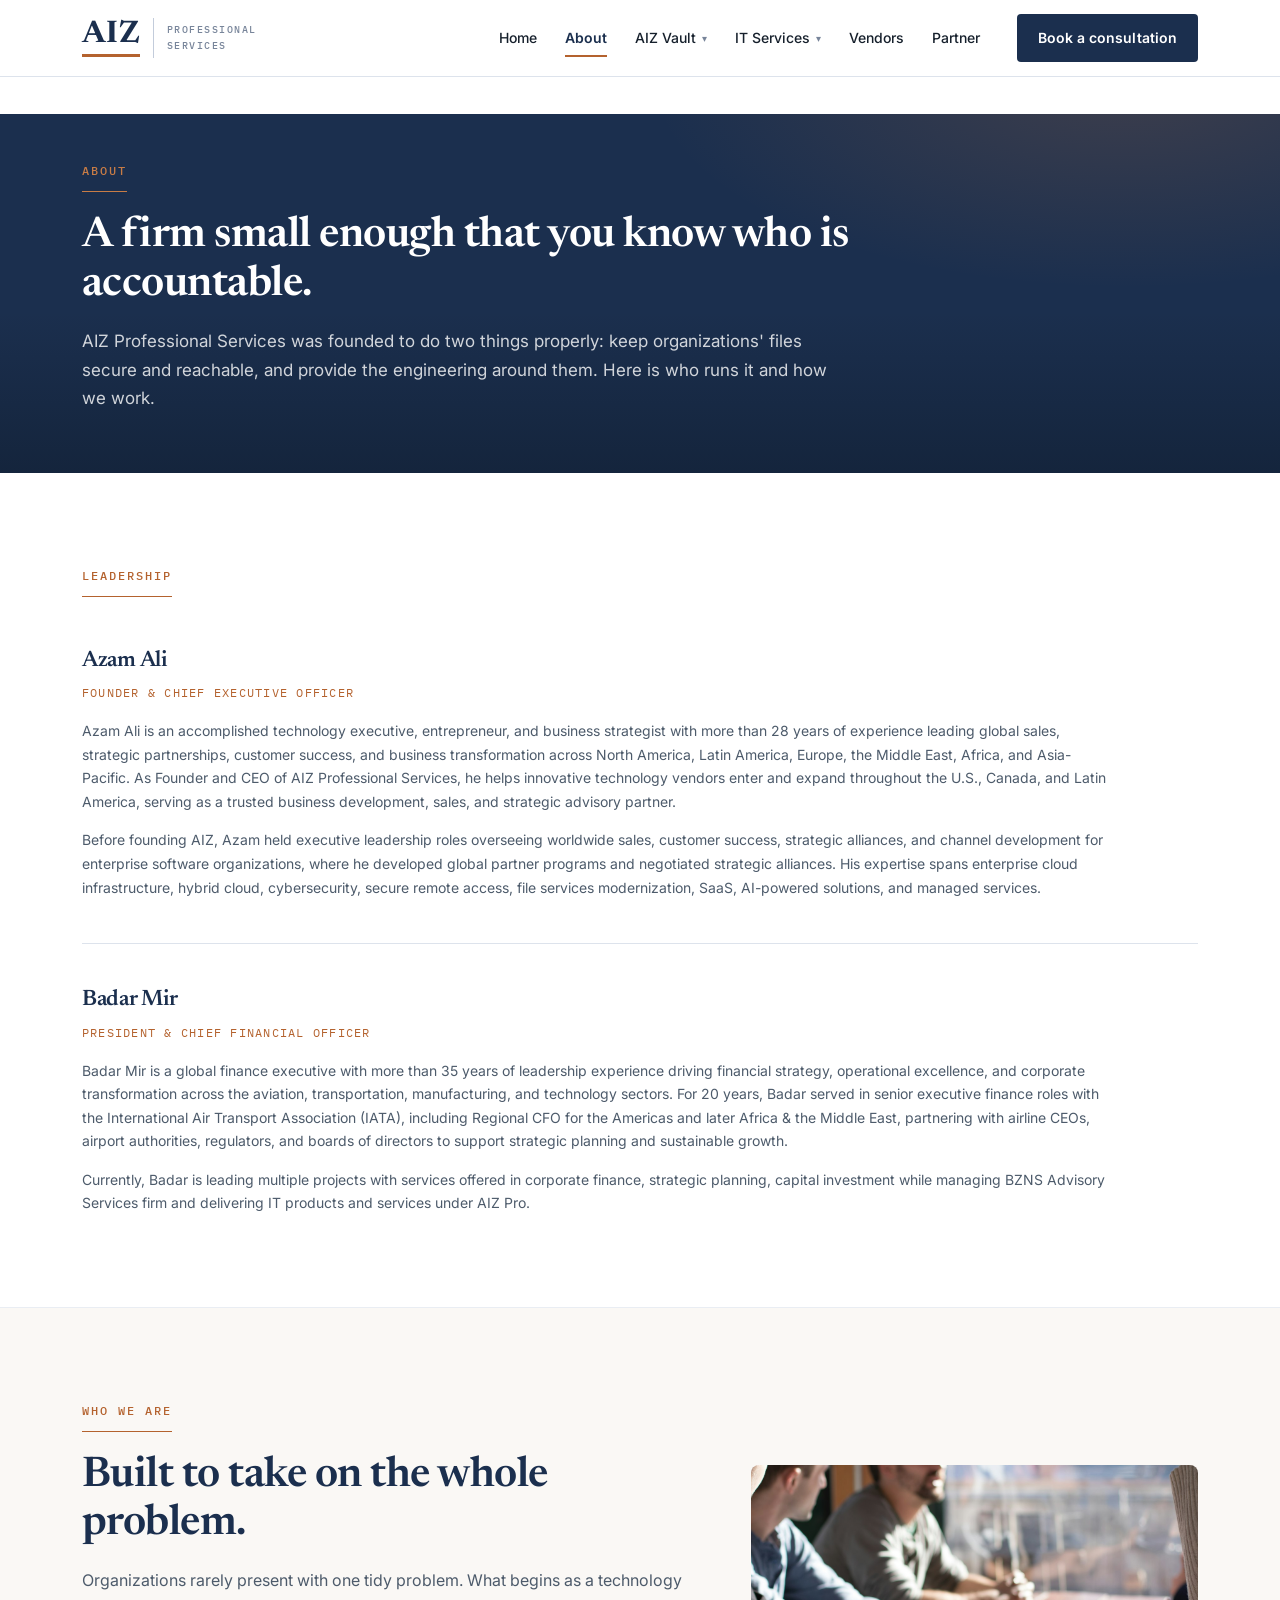
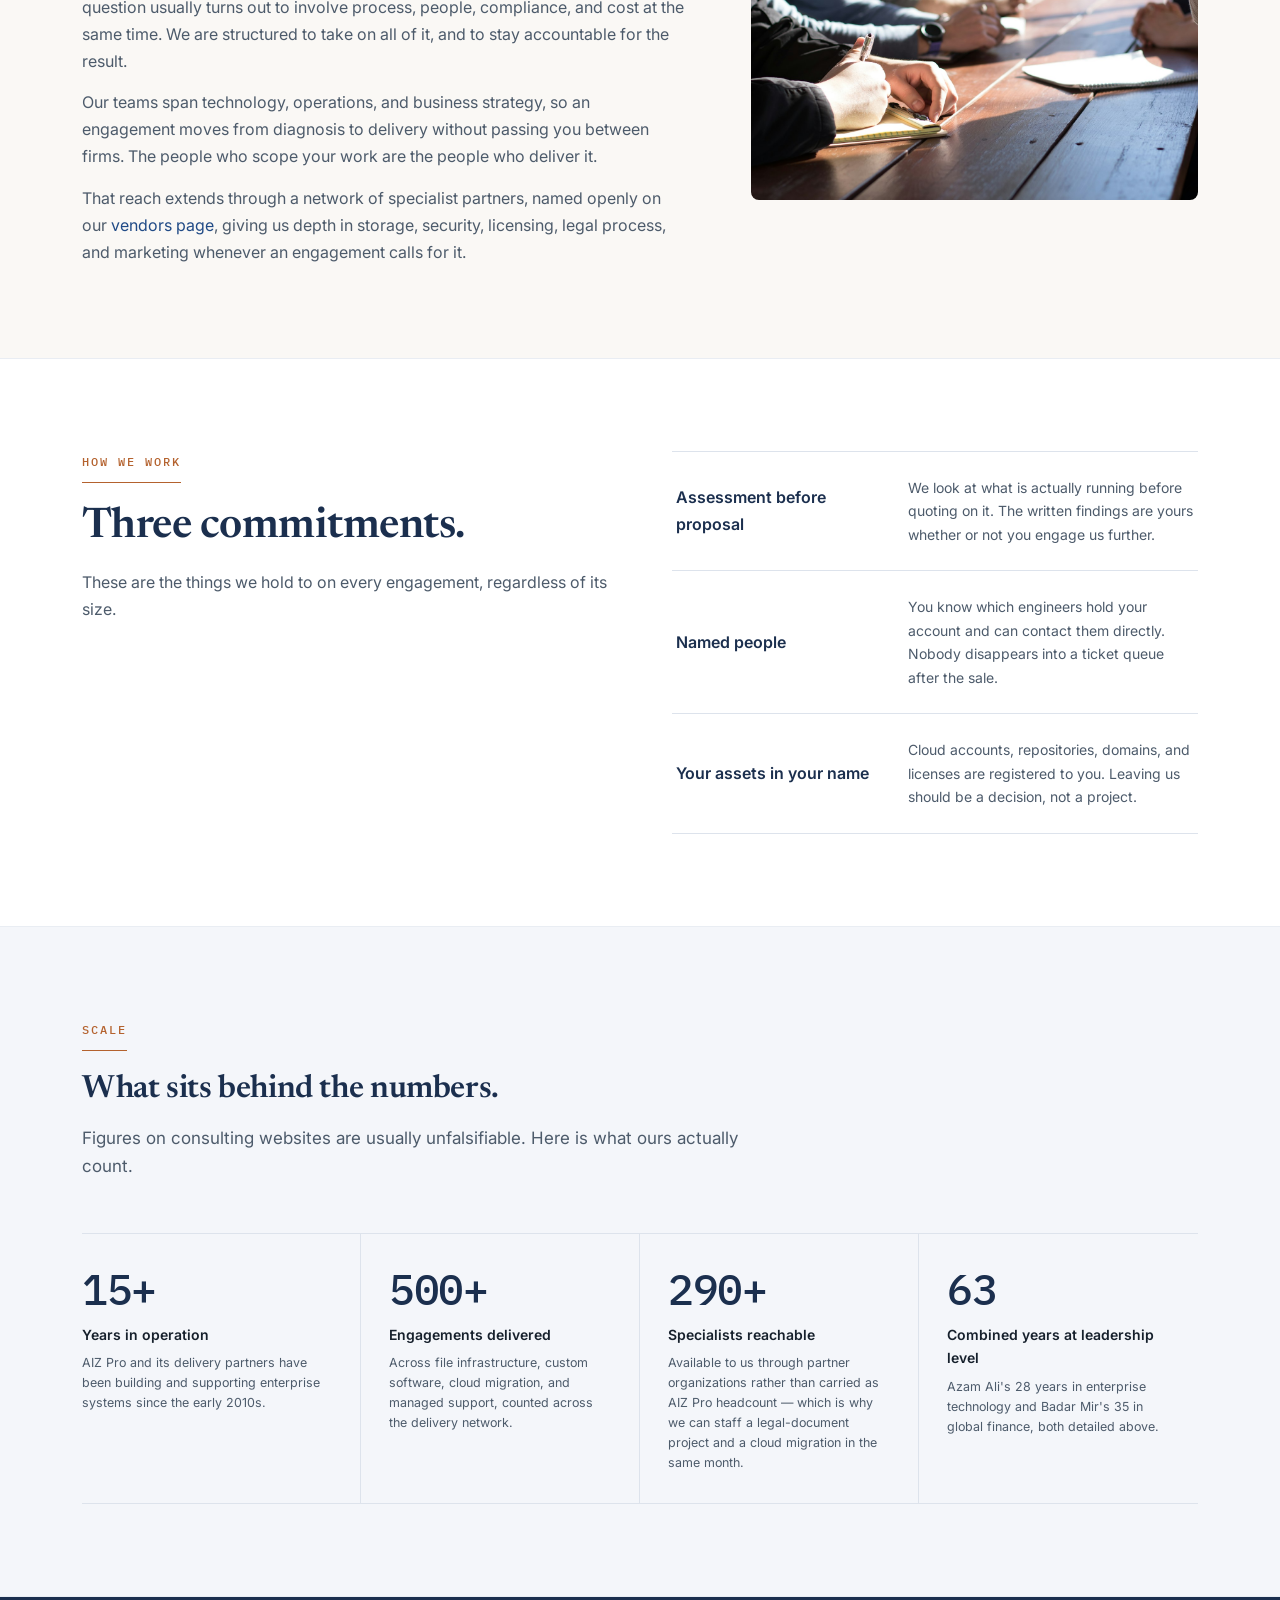
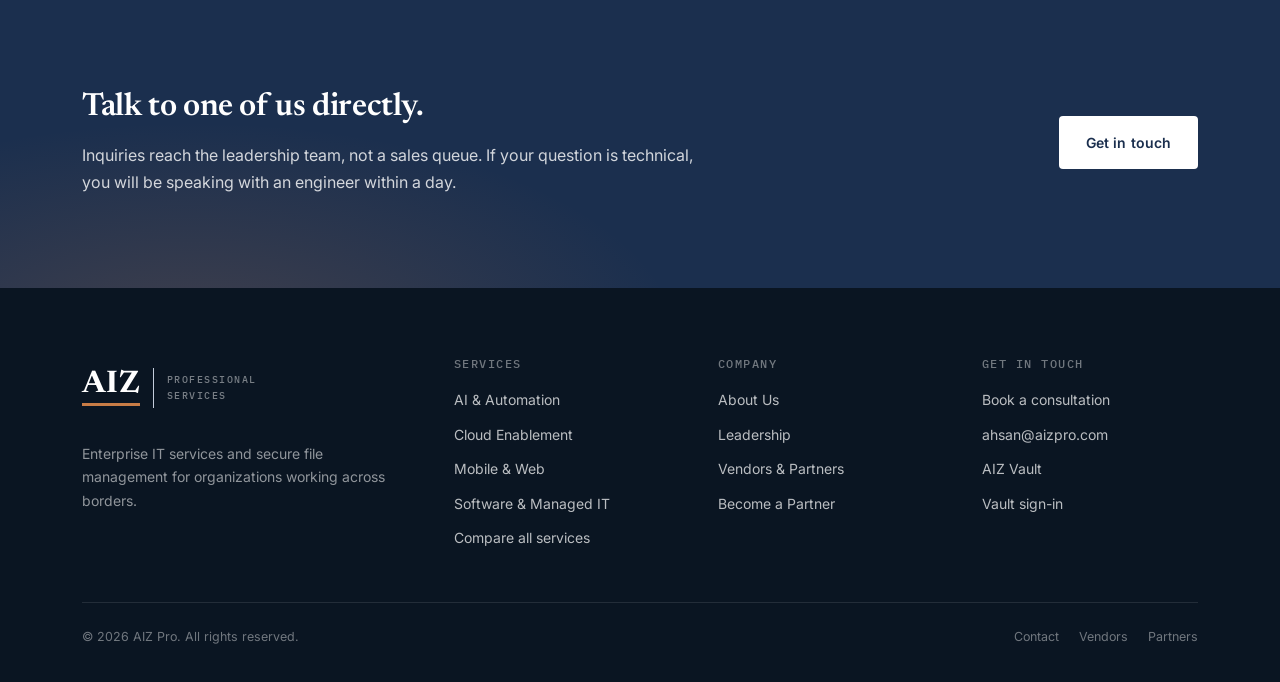
==== about.html @ 38c0d8a6 "Redesign site: new design system, restructured pages, US English Rebuild of the AIZ Pro marketing si" ====
<!DOCTYPE html>
<html lang="en">
<head>
<meta charset="UTF-8">
<meta name="viewport" content="width=device-width, initial-scale=1.0">
<title>About AIZ Pro — Who You Would Actually Work With</title>
<meta name="description" content="AIZ Professional Services brings enterprise IT and secure file management under one partner. Meet the leadership, and see how we work and what we will not do.">
<meta property="og:type" content="website">
<meta property="og:title" content="About AIZ Pro — Who You Would Actually Work With">
<meta property="og:description" content="Enterprise IT and secure file management under one partner. Meet the leadership and how we work.">
<meta property="og:url" content="https://aizpro.com/about.html">
<meta property="og:image" content="https://aizpro.com/images/aiz-logo-social.jpg">
<meta name="twitter:card" content="summary">
<meta name="twitter:title" content="About AIZ Pro — Who You Would Actually Work With">
<meta name="twitter:description" content="Enterprise IT and secure file management under one partner. Meet the leadership and how we work.">
<link rel="canonical" href="https://aizpro.com/about.html">
<link rel="icon" type="image/svg+xml" href="images/favicon.svg">
<link rel="preconnect" href="https://fonts.googleapis.com">
<link rel="preconnect" href="https://fonts.gstatic.com" crossorigin>
<link rel="stylesheet" href="https://fonts.googleapis.com/css2?family=Inter:wght@400;500;600;700&family=Newsreader:opsz,wght@6..72,400;6..72,500;6..72,600;6..72,700&family=IBM+Plex+Mono:wght@400;500&display=swap">
<link rel="stylesheet" href="css/style.css">
</head>
<body>
<a class="skip-link" href="#main">Skip to content</a>
<header class="site-header">
  <nav class="nav-wrap" aria-label="Primary">
    <a href="index.html" class="logo" aria-label="AIZ Professional Services &#8212; Home">
      <span class="logo-mark">AIZ</span>
      <span class="logo-rule"></span>
      <span class="logo-text"><span>Professional</span><span>Services</span></span>
    </a>
    <ul class="nav-links" id="primary-nav">
      <li><a href="index.html">Home</a></li>
      <li><a href="about.html" aria-current="page">About</a></li>
      <li class="has-dropdown">
        <a href="products.html" aria-expanded="false">AIZ Vault <span class="caret" aria-hidden="true">&#9662;</span></a>
        <ul class="dropdown">
          <li><a href="products.html">Overview</a></li>
        </ul>
      </li>
      <li class="has-dropdown">
        <a href="it-services.html" aria-expanded="false">IT Services <span class="caret" aria-hidden="true">&#9662;</span></a>
        <div class="dropdown mega">
          <div class="mega-grid">
            <a href="ai-development-automation.html">
              <span class="mega-title">AI Development &amp; Automation</span>
              <span class="mega-desc">Document processing, workflow automation, and models trained on your own data.</span>
            </a>
            <a href="cloud-enablement.html">
              <span class="mega-title">Cloud Enablement</span>
              <span class="mega-desc">Assessment, migration, and ongoing management across Azure, AWS, and Google Cloud.</span>
            </a>
            <a href="mobile-web-development.html">
              <span class="mega-title">Mobile &amp; Web Development</span>
              <span class="mega-desc">iOS, Android, and web builds with accessibility and performance budgets set up front.</span>
            </a>
            <a href="custom-software-managed-it.html">
              <span class="mega-title">Custom Software &amp; Managed IT</span>
              <span class="mega-desc">Line-of-business systems, plus a service desk with published response targets.</span>
            </a>
            <div class="mega-foot">
              <p>Not sure which fits? Compare all four side by side.</p>
              <a class="btn btn-secondary" href="it-services.html">Compare services</a>
            </div>
          </div>
        </div>
      </li>
      <li><a href="vendors.html">Vendors</a></li>
      <li><a href="become-a-partner.html">Partner</a></li>
    </ul>
    <div class="nav-cta">
      <a class="btn btn-primary" href="contact.html">Book a consultation</a>
      <button class="nav-toggle" aria-label="Toggle menu" aria-controls="primary-nav" aria-expanded="false">
        <span></span><span></span><span></span>
      </button>
    </div>
  </nav>
</header>

<main id="main">
  <nav class="breadcrumb" aria-label="Breadcrumb">
    <div class="container">
      <ol>
      <li><a href="index.html">Home</a></li>
      <li aria-current="page">About Us</li>
      </ol>
    </div>
  </nav>

  <section class="page-hero">
    <div class="container">
      <div class="page-hero-body">
        <span class="eyebrow">About</span>
        <h1>A firm small enough that you know who is accountable.</h1>
        <p>AIZ Professional Services was founded to do two things properly: keep organizations' files secure and reachable, and provide the engineering around them. Here is who runs it and how we work.</p>
      </div>
    </div>
  </section>

  <!-- Leadership first: real, named people are the strongest thing on this site -->
  <section id="leadership">
    <div class="container">
      <div class="section-header">
        <span class="eyebrow">Leadership</span>
      </div>

      <div class="leader" data-reveal>
        <div>
          <h2>Azam Ali</h2>
          <div class="title">Founder &amp; Chief Executive Officer</div>
          <p>Azam Ali is an accomplished technology executive, entrepreneur, and business strategist with more than 28 years of experience leading global sales, strategic partnerships, customer success, and business transformation across North America, Latin America, Europe, the Middle East, Africa, and Asia-Pacific. As Founder and CEO of AIZ Professional Services, he helps innovative technology vendors enter and expand throughout the U.S., Canada, and Latin America, serving as a trusted business development, sales, and strategic advisory partner.</p>
          <p>Before founding AIZ, Azam held executive leadership roles overseeing worldwide sales, customer success, strategic alliances, and channel development for enterprise software organizations, where he developed global partner programs and negotiated strategic alliances. His expertise spans enterprise cloud infrastructure, hybrid cloud, cybersecurity, secure remote access, file services modernization, SaaS, AI-powered solutions, and managed services.</p>
        </div>
      </div>

      <hr class="rule">

      <div class="leader" data-reveal>
        <div>
          <h2>Badar Mir</h2>
          <div class="title">President &amp; Chief Financial Officer</div>
          <p>Badar Mir is a global finance executive with more than 35 years of leadership experience driving financial strategy, operational excellence, and corporate transformation across the aviation, transportation, manufacturing, and technology sectors. For 20 years, Badar served in senior executive finance roles with the International Air Transport Association (IATA), including Regional CFO for the Americas and later Africa &amp; the Middle East, partnering with airline CEOs, airport authorities, regulators, and boards of directors to support strategic planning and sustainable growth.</p>
          <p>Currently, Badar is leading multiple projects with services offered in corporate finance, strategic planning, capital investment while managing BZNS Advisory Services firm and delivering IT products and services under AIZ Pro.</p>
        </div>
      </div>
    </div>
  </section>

  <section class="section-alt">
    <div class="container">
      <div class="split split-wide">
        <div>
          <span class="eyebrow">Who we are</span>
          <h2 class="h-lg">Built to take on the whole problem.</h2>
          <p>Organizations rarely present with one tidy problem. What begins as a technology question usually turns out to involve process, people, compliance, and cost at the same time. We are structured to take on all of it, and to stay accountable for the result.</p>
          <p>Our teams span technology, operations, and business strategy, so an engagement moves from diagnosis to delivery without passing you between firms. The people who scope your work are the people who deliver it.</p>
          <p>That reach extends through a network of specialist partners, named openly on our <a href="vendors.html">vendors page</a>, giving us depth in storage, security, licensing, legal process, and marketing whenever an engagement calls for it.</p>
        </div>
        <div>
          <div class="photo-frame">
            <img src="images/about-meeting.jpg" alt="A working session around a conference table" width="800" height="600" loading="lazy" decoding="async">
          </div>
        </div>
      </div>
    </div>
  </section>

  <section>
    <div class="container">
      <div class="split align-start">
        <div>
          <span class="eyebrow">How we work</span>
          <h2 class="h-lg">Three commitments.</h2>
          <p>These are the things we hold to on every engagement, regardless of its size.</p>
        </div>
        <dl class="def-list" data-reveal>
          <div>
            <dt>Assessment before proposal</dt>
            <dd>We look at what is actually running before quoting on it. The written findings are yours whether or not you engage us further.</dd>
          </div>
          <div>
            <dt>Named people</dt>
            <dd>You know which engineers hold your account and can contact them directly. Nobody disappears into a ticket queue after the sale.</dd>
          </div>
          <div>
            <dt>Your assets in your name</dt>
            <dd>Cloud accounts, repositories, domains, and licenses are registered to you. Leaving us should be a decision, not a project.</dd>
          </div>
        </dl>
      </div>
    </div>
  </section>

  <section class="section-cool">
    <div class="container">
      <div class="section-header">
        <span class="eyebrow">Scale</span>
        <h2>What sits behind the numbers.</h2>
        <p>Figures on consulting websites are usually unfalsifiable. Here is what ours actually count.</p>
      </div>
      <div class="stat-band">
        <div class="stat" data-reveal>
          <div class="num" data-count="15" data-suffix="+">15+</div>
          <div class="label">Years in operation</div>
          <p>AIZ Pro and its delivery partners have been building and supporting enterprise systems since the early 2010s.</p>
        </div>
        <div class="stat" data-reveal data-delay="1">
          <div class="num" data-count="500" data-suffix="+">500+</div>
          <div class="label">Engagements delivered</div>
          <p>Across file infrastructure, custom software, cloud migration, and managed support, counted across the delivery network.</p>
        </div>
        <div class="stat" data-reveal data-delay="2">
          <div class="num" data-count="290" data-suffix="+">290+</div>
          <div class="label">Specialists reachable</div>
          <p>Available to us through partner organizations rather than carried as AIZ Pro headcount &#8212; which is why we can staff a legal-document project and a cloud migration in the same month.</p>
        </div>
        <div class="stat" data-reveal data-delay="3">
          <div class="num">63</div>
          <div class="label">Combined years at leadership level</div>
          <p>Azam Ali's 28 years in enterprise technology and Badar Mir's 35 in global finance, both detailed above.</p>
        </div>
      </div>
    </div>
  </section>

  <section class="cta-band">
    <div class="container on-dark">
      <div class="cta-inner">
        <div>
          <h2>Talk to one of us directly.</h2>
          <p>Inquiries reach the leadership team, not a sales queue. If your question is technical, you will be speaking with an engineer within a day.</p>
        </div>
        <div class="btn-row">
          <a class="btn btn-primary" href="contact.html">Get in touch</a>
        </div>
      </div>
    </div>
  </section>

</main>

<footer class="site-footer">
  <div class="container">
    <div class="footer-top">
      <div class="footer-brand">
        <span class="logo" aria-hidden="true">
          <span class="logo-mark">AIZ</span>
          <span class="logo-rule"></span>
          <span class="logo-text"><span>Professional</span><span>Services</span></span>
        </span>
        <p class="footer-blurb">Enterprise IT services and secure file management for organizations working across borders.</p>
      </div>
      <div class="footer-col">
        <h2>Services</h2>
        <ul>
          <li><a href="ai-development-automation.html">AI &amp; Automation</a></li>
          <li><a href="cloud-enablement.html">Cloud Enablement</a></li>
          <li><a href="mobile-web-development.html">Mobile &amp; Web</a></li>
          <li><a href="custom-software-managed-it.html">Software &amp; Managed IT</a></li>
          <li><a href="it-services.html">Compare all services</a></li>
        </ul>
      </div>
      <div class="footer-col">
        <h2>Company</h2>
        <ul>
          <li><a href="about.html">About Us</a></li>
          <li><a href="about.html#leadership">Leadership</a></li>
          <li><a href="vendors.html">Vendors &amp; Partners</a></li>
          <li><a href="become-a-partner.html">Become a Partner</a></li>
        </ul>
      </div>
      <div class="footer-col">
        <h2>Get in touch</h2>
        <ul>
          <li><a href="contact.html">Book a consultation</a></li>
          <li><a href="mailto:ahsan@aizpro.com">ahsan@aizpro.com</a></li>
          <li><a href="products.html">AIZ Vault</a></li>
          <li><a href="https://portal.aizvault.com" target="_blank" rel="noopener">Vault sign-in</a></li>
        </ul>
      </div>
    </div>
    <div class="footer-bottom">
      <div>&#169; 2026 AIZ Pro. All rights reserved.</div>
      <ul>
        <li><a href="contact.html">Contact</a></li>
        <li><a href="vendors.html">Vendors</a></li>
        <li><a href="become-a-partner.html">Partners</a></li>
      </ul>
    </div>
  </div>
</footer>
<script src="js/main.js"></script>
</body>
</html>
---- css/style.css ----
/* ============================================================
   AIZ Pro — css/style.css
   ------------------------------------------------------------
   Type    Newsreader (display) · Inter (body) · IBM Plex Mono (labels)
   Colour  Navy #1b2f4e anchor · copper accent · warm paper alt
   Notes   Tokens are named by role, not by hue. Radii stay tight
           (2-4px on cards) — soft 14px corners everywhere is the
           single most template-looking thing a site can do.
   ============================================================ */

:root {
  /* --- brand ------------------------------------------------ */
  --navy-950: #0a1522;
  --navy-900: #11223a;
  --navy-800: #1b2f4e;   /* anchor */
  --navy-700: #26405f;
  --navy-600: #35506f;

  --copper-700: #96501f;
  --copper-600: #b4622e;
  --copper-500: #c87c46;
  --copper-100: #f6ece3;

  --blue-700: #204a86;
  --blue-600: #2b5ca8;
  --blue-100: #e5edf8;

  /* --- neutrals --------------------------------------------- */
  --ink:        #16202c;
  --ink-soft:   #4d5b6b;
  --ink-faint:  #78859a;
  --line:       #dde3ec;
  --line-soft:  #e9edf3;
  --line-strong:#c3ccdb;
  --paper:      #ffffff;
  --paper-cool: #f4f6fa;
  --paper-warm: #faf8f5;   /* warm alt — breaks the cold blue-grey default */

  /* --- roles ------------------------------------------------ */
  --action-primary:       var(--navy-800);
  --action-primary-hover: var(--navy-950);
  --action-accent:        var(--copper-600);
  --action-accent-hover:  var(--copper-700);
  --link:                 var(--blue-700);
  --focus:                var(--copper-600);

  /* --- type ------------------------------------------------- */
  --font-display: "Newsreader", Georgia, "Times New Roman", serif;
  --font-body: "Inter", -apple-system, "Segoe UI", Helvetica, sans-serif;
  --font-mono: "IBM Plex Mono", ui-monospace, "SF Mono", Menlo, monospace;

  --fs-xs:   0.78rem;
  --fs-sm:   0.875rem;
  --fs-base: 1rem;
  --fs-md:   1.0625rem;
  --fs-lg:   1.1875rem;
  --fs-xl:   1.4rem;
  --fs-2xl:  clamp(1.65rem, 2.5vw, 2.05rem);
  --fs-3xl:  clamp(2rem, 3.3vw, 2.8rem);
  --fs-4xl:  clamp(2.5rem, 5vw, 4rem);

  /* --- space & shape ---------------------------------------- */
  --r-xs: 2px;
  --r-sm: 4px;
  --r-md: 8px;
  --r-lg: 16px;

  --sp-tight: 60px;
  --sp-base:  92px;
  --sp-loose: 124px;

  --maxw: 1180px;
  --maxw-narrow: 720px;
  --header-h: 76px;
}

* { margin: 0; padding: 0; box-sizing: border-box; }
html { scroll-behavior: smooth; scroll-padding-top: calc(var(--header-h) + 60px); }

body {
  font-family: var(--font-body);
  color: var(--ink);
  background: var(--paper);
  line-height: 1.68;
  font-size: var(--fs-base);
  -webkit-font-smoothing: antialiased;
  text-rendering: optimizeLegibility;
}

img, svg { max-width: 100%; display: block; }
a { color: var(--link); text-decoration: none; }
:focus-visible { outline: 2px solid var(--focus); outline-offset: 3px; border-radius: var(--r-xs); }

.container { max-width: var(--maxw); margin: 0 auto; padding: 0 32px; }
.container-narrow { max-width: var(--maxw-narrow); margin: 0 auto; padding: 0 32px; }

/* ---------- typography ------------------------------------- */
h1, h2, h3, h4 {
  font-family: var(--font-display);
  color: var(--navy-800);
  font-weight: 600;
  line-height: 1.15;
  letter-spacing: -0.012em;
  font-optical-sizing: auto;
}
h1 { font-size: var(--fs-3xl); }
h2 { font-size: var(--fs-2xl); }
h3 { font-size: var(--fs-lg); }
.h-hero { font-size: var(--fs-4xl); line-height: 1.06; letter-spacing: -0.022em; }
.h-lg   { font-size: var(--fs-3xl); }
.h-md   { font-size: var(--fs-xl); }

p { color: var(--ink-soft); }
p + p { margin-top: 15px; }
h1 + p, h2 + p, h3 + p, .h-lg + p, .h-hero + p { margin-top: 18px; }
.lede { font-size: var(--fs-lg); line-height: 1.6; color: var(--ink-soft); }

/* Mono kicker over a hairline rule — replaces the rounded pill eyebrow */
.eyebrow {
  display: block;
  font-family: var(--font-mono);
  font-size: var(--fs-xs);
  font-weight: 500;
  letter-spacing: 0.16em;
  text-transform: uppercase;
  color: var(--copper-600);
  margin-bottom: 20px;
  padding-bottom: 10px;
  border-bottom: 1px solid currentColor;
  width: fit-content;
  max-width: 100%;
}

.section-header { max-width: 660px; margin-bottom: 52px; }
.section-header.centered { margin-left: auto; margin-right: auto; text-align: center; }
.section-header.centered .eyebrow { margin-left: auto; margin-right: auto; }
.section-header p { margin-top: 16px; font-size: var(--fs-md); }

/* ---------- buttons ---------------------------------------- */
.btn {
  display: inline-flex;
  align-items: center;
  gap: 9px;
  padding: 14px 26px;
  border-radius: var(--r-sm);
  font-family: var(--font-body);
  font-weight: 600;
  font-size: var(--fs-sm);
  letter-spacing: 0.005em;
  border: 1px solid transparent;
  cursor: pointer;
  transition: background .18s ease, color .18s ease, border-color .18s ease, transform .18s ease;
}
.btn svg { width: 16px; height: 16px; transition: transform .18s ease; }
.btn:hover svg { transform: translateX(3px); }

.btn-primary { background: var(--action-primary); color: #fff; }
.btn-primary:hover { background: var(--action-primary-hover); }


.btn-secondary { background: transparent; color: var(--navy-800); border-color: var(--line-strong); }
.btn-secondary:hover { border-color: var(--navy-800); background: var(--paper-cool); }

.btn-ghost {
  background: none; border: none; padding: 0;
  color: var(--link); font-weight: 600; font-size: var(--fs-sm);
}
.btn-ghost:hover { color: var(--copper-600); }

.btn-row { display: flex; flex-wrap: wrap; gap: 14px; margin-top: 30px; }

/* on dark grounds */
.on-dark .btn-primary { background: #fff; color: var(--navy-800); }
.on-dark .btn-primary:hover { background: var(--copper-100); }
.on-dark .btn-secondary { color: #fff; border-color: rgba(255,255,255,.35); }
.on-dark .btn-secondary:hover { border-color: #fff; background: rgba(255,255,255,.08); }

/* ---------- header ----------------------------------------- */
.site-header {
  position: sticky; top: 0; z-index: 200;
  background: rgba(255,255,255,.94);
  backdrop-filter: blur(12px);
  border-bottom: 1px solid var(--line);
}
.nav-wrap {
  display: flex; align-items: center; gap: 24px;
  max-width: var(--maxw); margin: 0 auto; padding: 0 32px;
  min-height: var(--header-h);
}
.logo { flex-shrink: 0; display: flex; align-items: center; gap: 13px; padding: 12px 0; }
.logo-mark {
  font-family: var(--font-display); font-weight: 700; font-size: 1.95rem;
  line-height: 1; color: var(--navy-800); letter-spacing: .01em;
  border-bottom: 3px solid var(--copper-600); padding-bottom: 3px;
}
.logo-rule { width: 1px; height: 40px; background: var(--line-strong); }
.logo-text {
  display: flex; flex-direction: column;
  font-family: var(--font-mono); font-size: .62rem; font-weight: 500;
  letter-spacing: .15em; text-transform: uppercase;
  color: var(--ink-faint); line-height: 1.6; white-space: nowrap;
}

.nav-links { display: flex; align-items: center; gap: 2px; list-style: none; margin-left: auto; }
.nav-links > li { position: relative; }
.nav-links > li > a {
  display: flex; align-items: center; gap: 6px;
  padding: 10px 13px; color: var(--ink);
  font-weight: 500; font-size: var(--fs-sm);
  border-radius: var(--r-sm); position: relative;
  white-space: nowrap;
}
.nav-links > li > a::after {
  content: ""; position: absolute; left: 13px; right: 13px; bottom: 3px;
  height: 2px; background: var(--copper-600);
  transform: scaleX(0); transform-origin: left; transition: transform .2s ease;
}
.nav-links > li > a:hover::after { transform: scaleX(1); }
.nav-links > li > a[aria-current="page"] { color: var(--navy-800); font-weight: 600; }
.nav-links > li > a[aria-current="page"]::after { transform: scaleX(1); }
.caret { font-size: .62rem; color: var(--ink-faint); transition: transform .18s ease; }
.has-dropdown.open > a .caret { transform: rotate(180deg); }

.dropdown {
  position: absolute; top: calc(100% + 6px); left: 0;
  min-width: 260px; background: #fff;
  border: 1px solid var(--line); border-top: 2px solid var(--copper-600);
  border-radius: var(--r-sm);
  box-shadow: 0 18px 44px rgba(11,21,34,.14);
  padding: 8px; list-style: none;
  opacity: 0; visibility: hidden; transform: translateY(6px);
  transition: opacity .16s ease, transform .16s ease, visibility .16s;
}
.has-dropdown:hover > .dropdown,
.has-dropdown:focus-within > .dropdown,
.has-dropdown.open > .dropdown { opacity: 1; visibility: visible; transform: translateY(0); }
.dropdown a { display: block; padding: 10px 13px; font-size: var(--fs-sm); color: var(--ink); border-radius: var(--r-xs); }
.dropdown a:hover { background: var(--paper-cool); color: var(--navy-800); }

/* mega-menu (IT Services) */
.mega { width: min(760px, calc(100vw - 64px)); padding: 26px; left: 50%; transform: translate(-50%, 6px); }
.has-dropdown:hover > .mega,
.has-dropdown:focus-within > .mega,
.has-dropdown.open > .mega { transform: translate(-50%, 0); }
.mega-grid { display: grid; grid-template-columns: 1fr 1fr; gap: 4px 20px; }
.mega a {
  display: block; padding: 14px 15px; border-radius: var(--r-sm);
  border: 1px solid transparent;
}
.mega a:hover { background: var(--paper-cool); border-color: var(--line); }
.mega .mega-title { font-weight: 600; font-size: var(--fs-sm); color: var(--navy-800); margin-bottom: 3px; }
.mega .mega-desc { font-size: var(--fs-xs); color: var(--ink-soft); line-height: 1.5; }
.mega-foot {
  grid-column: 1 / -1; margin-top: 14px; padding-top: 16px;
  border-top: 1px solid var(--line); display: flex; justify-content: space-between; align-items: center; gap: 16px;
}
.mega-foot p { font-size: var(--fs-xs); margin: 0; }

.nav-cta { display: flex; align-items: center; gap: 10px; flex-shrink: 0; }
.nav-cta .btn { padding: 11px 20px; }

.nav-toggle {
  display: none; background: none; border: none; cursor: pointer;
  width: 44px; height: 44px; flex-direction: column;
  align-items: center; justify-content: center; gap: 5px;
}
.nav-toggle span { width: 22px; height: 2px; background: var(--navy-800); transition: transform .22s ease, opacity .22s ease; }
.nav-toggle[aria-expanded="true"] span:nth-child(1) { transform: translateY(7px) rotate(45deg); }
.nav-toggle[aria-expanded="true"] span:nth-child(2) { opacity: 0; }
.nav-toggle[aria-expanded="true"] span:nth-child(3) { transform: translateY(-7px) rotate(-45deg); }

@media (max-width: 1140px) {
  .logo-mark { font-size: 1.7rem; }
  .logo-rule { height: 36px; }
  .nav-toggle { display: flex; }
  .nav-cta .btn { display: none; }
  .nav-links {
    position: absolute; top: 100%; left: 0; right: 0;
    background: #fff; border-bottom: 1px solid var(--line);
    flex-direction: column; align-items: stretch;
    padding: 12px 20px 26px; gap: 0; display: none;
    max-height: calc(100vh - var(--header-h)); overflow-y: auto;
    box-shadow: 0 20px 40px rgba(11,21,34,.1);
  }
  .nav-links.open { display: flex; }
  .nav-links > li > a { width: 100%; padding: 14px 8px; justify-content: space-between; }
  .nav-links > li > a::after { display: none; }
  .dropdown, .mega {
    position: static; width: auto; opacity: 1; visibility: hidden;
    transform: none; display: none; box-shadow: none; border: none;
    border-left: 2px solid var(--copper-600); border-radius: 0;
    margin: 0 0 10px 10px; padding: 4px 0 4px 8px;
  }
  .has-dropdown:hover > .mega,
  .has-dropdown:focus-within > .mega,
  .has-dropdown.open > .mega { transform: none; }
  .has-dropdown.open > .dropdown { display: block; visibility: visible; }
  .has-dropdown:hover > .dropdown { visibility: inherit; }
  .mega-grid { grid-template-columns: 1fr; }
  .mega a { padding: 11px 10px; }
  .mega-foot { display: none; }
}

/* ---------- breadcrumb ------------------------------------- */
.breadcrumb { padding: 16px 0 0; }
.breadcrumb ol { list-style: none; display: flex; flex-wrap: wrap; align-items: center; gap: 8px; }
.breadcrumb li { display: flex; align-items: center; gap: 8px; font-family: var(--font-mono); font-size: var(--fs-xs); letter-spacing: .05em; }
.breadcrumb li:not(:last-child)::after { content: "/"; color: rgba(255,255,255,.35); }
.breadcrumb a { color: rgba(255,255,255,.62); }
.breadcrumb a:hover { color: #fff; }
.breadcrumb [aria-current="page"] { color: rgba(255,255,255,.9); }

/* ---------- sections & rhythm ------------------------------ */
main > section { padding: var(--sp-base) 0; }
section.tight  { padding: var(--sp-tight) 0; }
section.loose  { padding: var(--sp-loose) 0; }
.section-alt   { background: var(--paper-warm); border-top: 1px solid var(--line-soft); border-bottom: 1px solid var(--line-soft); }
.section-cool  { background: var(--paper-cool); border-top: 1px solid var(--line-soft); border-bottom: 1px solid var(--line-soft); }

/* ---------- home hero (editorial, no photo split) ---------- */
.home-hero {
  padding: clamp(70px, 9vw, 118px) 0 0;
  background:
    radial-gradient(900px 420px at 78% -20%, var(--copper-100), transparent 62%),
    linear-gradient(180deg, var(--paper-warm) 0%, var(--paper) 88%);
  border-bottom: 1px solid var(--line);
}
.home-hero-body { max-width: 900px; }
.home-hero .h-hero { max-width: 17ch; }
.home-hero .lede { max-width: 56ch; margin-top: 26px; }

.hero-meta {
  display: grid; grid-template-columns: repeat(3, 1fr); gap: 0;
  margin-top: clamp(56px, 7vw, 82px); border-top: 1px solid var(--line);
}
.hero-meta > div { padding: 24px 30px 30px 0; border-right: 1px solid var(--line); }
.hero-meta > div:last-child { border-right: none; }
.hero-meta dt {
  font-family: var(--font-mono); font-size: var(--fs-xs); font-weight: 500;
  letter-spacing: .12em; text-transform: uppercase; color: var(--copper-600); margin-bottom: 9px;
}
.hero-meta dd { font-size: var(--fs-sm); color: var(--ink-soft); line-height: 1.55; }
@media (max-width: 820px) {
  .hero-meta { grid-template-columns: 1fr; }
  .hero-meta > div { border-right: none; border-bottom: 1px solid var(--line); padding: 18px 0; }
  .hero-meta > div:last-child { border-bottom: none; }
}


/* ---------- page hero (interior pages) --------------------- */
.page-hero {
  background: var(--navy-800);
  padding: 0 0 var(--sp-tight) !important;
  position: relative;
  overflow: hidden;
}
.page-hero::after {
  content: ""; position: absolute; inset: 0;
  background:
    radial-gradient(680px 300px at 88% -10%, rgba(200,124,70,.20), transparent 70%),
    linear-gradient(180deg, transparent 55%, rgba(10,21,34,.4));
  pointer-events: none;
}
.page-hero .container { position: relative; z-index: 1; }
.page-hero-body { padding-top: 46px; max-width: 780px; }
.page-hero .eyebrow { color: var(--copper-500); }
.page-hero h1 { color: #fff; }
.page-hero p { color: rgba(255,255,255,.8); max-width: 44em; margin-top: 18px; font-size: var(--fs-md); }

/* ---------- sticky sub-nav --------------------------------- */
.subnav {
  position: sticky; top: var(--header-h); z-index: 150;
  background: rgba(255,255,255,.96);
  backdrop-filter: blur(10px);
  border-bottom: 1px solid var(--line);
}
.subnav-inner {
  max-width: var(--maxw); margin: 0 auto; padding: 0 32px;
  display: flex; align-items: center; gap: 4px;
  overflow-x: auto; scrollbar-width: none;
}
.subnav-inner::-webkit-scrollbar { display: none; }
.subnav a {
  padding: 16px 14px; font-size: var(--fs-sm); font-weight: 500;
  color: var(--ink-soft); white-space: nowrap;
  border-bottom: 2px solid transparent; transition: color .18s, border-color .18s;
}
.subnav a:hover { color: var(--navy-800); }
.subnav a.is-active { color: var(--navy-800); font-weight: 600; border-bottom-color: var(--copper-600); }
.subnav .subnav-cta { margin-left: auto; padding-left: 20px; }

/* ---------- grids ------------------------------------------ */
.grid-2 { display: grid; grid-template-columns: 1fr 1fr; gap: 30px; }
.grid-3 { display: grid; grid-template-columns: repeat(3, 1fr); gap: 28px; }
.grid-4 { display: grid; grid-template-columns: repeat(4, 1fr); gap: 26px; }
.split  { display: grid; grid-template-columns: 1fr 1fr; gap: 64px; align-items: center; }
.split-wide { grid-template-columns: 1.15fr .85fr; }
.split-narrow { grid-template-columns: .85fr 1.15fr; }
.align-start { align-items: start; }
@media (max-width: 980px) {
  .grid-3, .grid-4 { grid-template-columns: repeat(2, 1fr); }
  .grid-2, .split, .split-wide, .split-narrow { grid-template-columns: 1fr; gap: 40px; }
}
@media (max-width: 620px) { .grid-3, .grid-4 { grid-template-columns: 1fr; } }

/* ---------- cards ------------------------------------------ */
.card {
  background: #fff; border: 1px solid var(--line);
  border-radius: var(--r-sm); padding: 28px 26px;
  transition: border-color .18s ease, box-shadow .18s ease, transform .18s ease;
}
.card:hover { border-color: var(--line-strong); box-shadow: 0 10px 30px rgba(11,21,34,.07); transform: translateY(-2px); }
.card h3 { font-family: var(--font-body); font-weight: 600; font-size: var(--fs-base); margin-bottom: 9px; }
.card p { font-size: var(--fs-sm); }

/* number-led card: no icon badge, a mono index instead */
.card-num { border-top: 2px solid var(--navy-800); }
.card-num .idx {
  font-family: var(--font-mono); font-size: var(--fs-xs); font-weight: 500;
  color: var(--copper-600); letter-spacing: .1em; display: block; margin-bottom: 14px;
}


/* ---------- feature row (alternating, no card chrome) ------ */
.feature-row { display: grid; grid-template-columns: 1fr 1fr; gap: 68px; align-items: center; }
.feature-row + .feature-row { margin-top: var(--sp-base); }
.feature-row.flip .feature-media { order: -1; }
.feature-row h2, .feature-row h3 { font-size: var(--fs-2xl); font-family: var(--font-display); }
.feature-list { list-style: none; margin-top: 24px; }
.feature-list li {
  padding: 13px 0 13px 28px; border-top: 1px solid var(--line);
  font-size: var(--fs-sm); color: var(--ink-soft); position: relative;
}
.feature-list li:last-child { border-bottom: 1px solid var(--line); }
.feature-list li::before {
  content: ""; position: absolute; left: 4px; top: 25px;
  width: 10px; height: 1px; background: var(--copper-600);
}
@media (max-width: 980px) {
  .feature-row { grid-template-columns: 1fr; gap: 36px; }
  .feature-row.flip .feature-media { order: 0; }
}

/* ---------- definition list (industries, capability lists) - */
.def-list { border-top: 1px solid var(--line); }
.def-list > div {
  display: grid; grid-template-columns: 200px 1fr; gap: 32px;
  padding: 24px 4px; border-bottom: 1px solid var(--line);
  transition: background .18s ease;
}
.def-list > div:hover { background: var(--paper-cool); }
.def-list dt { font-family: var(--font-body); font-weight: 600; font-size: var(--fs-base); color: var(--navy-800); display: flex; align-items: center; gap: 11px; }
.def-list dd { font-size: var(--fs-sm); color: var(--ink-soft); }
@media (max-width: 780px) {
  .def-list > div { grid-template-columns: 1fr; gap: 8px; }
}

/* ---------- stats ------------------------------------------ */
.stat-band { display: grid; grid-template-columns: repeat(4, 1fr); gap: 0; border-top: 1px solid var(--line); }
.stat {
  padding: 34px 28px 30px; border-bottom: 1px solid var(--line);
  border-right: 1px solid var(--line);
}
.stat:first-child { padding-left: 0; }
.stat:last-child { border-right: none; }
.stat .num {
  font-family: var(--font-mono); font-weight: 500;
  font-size: clamp(2rem, 3.6vw, 2.7rem); color: var(--navy-800);
  line-height: 1; letter-spacing: -.03em; font-feature-settings: "tnum";
}
.stat .label { font-weight: 600; font-size: var(--fs-sm); color: var(--ink); margin: 12px 0 7px; }
.stat p { font-size: var(--fs-xs); line-height: 1.6; }
.stat-note { margin-top: 22px; font-size: var(--fs-xs); color: var(--ink-faint); font-style: italic; }
@media (max-width: 900px) {
  .stat-band { grid-template-columns: repeat(2, 1fr); }
  .stat:nth-child(2n) { border-right: none; }
  .stat:nth-child(3) { padding-left: 0; }
}
@media (max-width: 520px) {
  .stat-band { grid-template-columns: 1fr; }
  .stat { border-right: none; padding-left: 0; }
}

/* ---------- logo wall -------------------------------------- */
.logo-wall { display: grid; grid-template-columns: repeat(5, 1fr); border: 1px solid var(--line); border-radius: var(--r-sm); overflow: hidden; background: #fff; }
.logo-cell {
  display: flex; flex-direction: column; align-items: center; justify-content: center;
  gap: 6px; padding: 30px 18px; text-align: center;
  border-right: 1px solid var(--line); min-height: 116px;
  transition: background .18s ease;
}
.logo-cell:last-child { border-right: none; }
.logo-cell:hover { background: var(--paper-warm); }
.logo-cell .wordmark {
  font-family: var(--font-display); font-size: 1.28rem; font-weight: 600;
  color: var(--navy-700); letter-spacing: -.01em; line-height: 1.1;
}
.logo-cell .kind { font-family: var(--font-mono); font-size: .66rem; letter-spacing: .12em; text-transform: uppercase; color: var(--ink-faint); }
.logo-cell img { max-height: 30px; width: auto; object-fit: contain; filter: grayscale(1); opacity: .78; transition: filter .2s, opacity .2s; }
.logo-cell:hover img { filter: none; opacity: 1; }
@media (max-width: 900px) {
  .logo-wall { grid-template-columns: repeat(2, 1fr); }
  .logo-cell { border-bottom: 1px solid var(--line); }
  .logo-cell:nth-child(2n) { border-right: none; }
}

/* ---------- vendor detail ---------------------------------- */
.vendor { display: grid; grid-template-columns: 240px 1fr; gap: 44px; padding: 40px 0; border-bottom: 1px solid var(--line); align-items: start; }
.vendor:first-of-type { border-top: 1px solid var(--line); }
.vendor-mark .wordmark { font-family: var(--font-display); font-size: 1.6rem; font-weight: 600; color: var(--navy-800); line-height: 1.15; }
.vendor-mark .kind { font-family: var(--font-mono); font-size: var(--fs-xs); letter-spacing: .1em; text-transform: uppercase; color: var(--copper-600); margin-top: 8px; display: block; }
.vendor-meta { font-family: var(--font-mono); font-size: var(--fs-xs); color: var(--ink-faint); margin-top: 6px; }
.vendor-body p { font-size: var(--fs-sm); }
.tag-row { display: flex; flex-wrap: wrap; gap: 8px; margin-top: 18px; }
.tag {
  font-family: var(--font-mono); font-size: .68rem; letter-spacing: .06em;
  text-transform: uppercase; color: var(--ink-soft);
  border: 1px solid var(--line-strong); border-radius: var(--r-xs); padding: 5px 9px;
}
@media (max-width: 780px) { .vendor { grid-template-columns: 1fr; gap: 20px; } }

/* ---------- tabs ------------------------------------------- */
.tabs { margin-top: 8px; }
.tablist { display: flex; gap: 2px; border-bottom: 1px solid var(--line); overflow-x: auto; scrollbar-width: none; }
.tablist::-webkit-scrollbar { display: none; }
.tablist button {
  background: none; border: none; cursor: pointer;
  font-family: var(--font-body); font-size: var(--fs-sm); font-weight: 500;
  color: var(--ink-soft); padding: 15px 20px; white-space: nowrap;
  border-bottom: 2px solid transparent; margin-bottom: -1px;
  transition: color .18s, border-color .18s;
}
.tablist button:hover { color: var(--navy-800); }
.tablist button[aria-selected="true"] { color: var(--navy-800); font-weight: 600; border-bottom-color: var(--copper-600); }
.tabpanel { padding-top: 40px; }
.tabpanel[hidden] { display: none; }

/* ---------- accordion -------------------------------------- */
.accordion { border-top: 1px solid var(--line); }
.acc-item { border-bottom: 1px solid var(--line); }
.acc-trigger {
  width: 100%; background: none; border: none; cursor: pointer; text-align: left;
  display: flex; align-items: center; justify-content: space-between; gap: 24px;
  padding: 22px 4px; font-family: var(--font-body);
  font-size: var(--fs-md); font-weight: 600; color: var(--navy-800);
  transition: color .18s;
}
.acc-trigger:hover { color: var(--copper-700); }
.acc-icon { position: relative; width: 14px; height: 14px; flex-shrink: 0; }
.acc-icon::before, .acc-icon::after {
  content: ""; position: absolute; background: var(--copper-600);
  transition: transform .22s ease, opacity .22s ease;
}
.acc-icon::before { top: 6px; left: 0; width: 14px; height: 2px; }
.acc-icon::after  { left: 6px; top: 0; width: 2px; height: 14px; }
.acc-trigger[aria-expanded="true"] .acc-icon::after { transform: rotate(90deg); opacity: 0; }
.acc-panel { overflow: hidden; }
.acc-panel[hidden] { display: none; }
.acc-panel-inner { padding: 0 4px 26px; max-width: 62em; }
.acc-panel-inner p { font-size: var(--fs-sm); }

/* ---------- spec table ------------------------------------- */
.table-scroll { overflow-x: auto; border: 1px solid var(--line); border-radius: var(--r-sm); background: #fff; }
.spec-table { width: 100%; border-collapse: collapse; font-size: var(--fs-sm); min-width: 620px; }
.spec-table caption { text-align: left; padding: 18px 22px; font-family: var(--font-mono); font-size: var(--fs-xs); letter-spacing: .1em; text-transform: uppercase; color: var(--ink-faint); border-bottom: 1px solid var(--line); }
.spec-table th, .spec-table td { padding: 16px 22px; text-align: left; vertical-align: top; border-bottom: 1px solid var(--line-soft); }
.spec-table thead th {
  font-family: var(--font-mono); font-size: var(--fs-xs); font-weight: 500;
  letter-spacing: .08em; text-transform: uppercase; color: var(--ink-faint);
  background: var(--paper-cool); border-bottom: 1px solid var(--line);
}
.spec-table tbody th { font-weight: 600; color: var(--navy-800); font-size: var(--fs-sm); white-space: nowrap; }
.spec-table td { color: var(--ink-soft); }
.spec-table tbody tr:last-child th, .spec-table tbody tr:last-child td { border-bottom: none; }
.spec-table tbody tr:hover { background: var(--paper-warm); }
.spec-table .yes { color: var(--copper-700); font-family: var(--font-mono); }

/* ---------- timeline (horizontal process) ------------------ */
.timeline { display: grid; grid-auto-flow: column; grid-auto-columns: 1fr; gap: 0; position: relative; }
.timeline::before { content: ""; position: absolute; top: 13px; left: 0; right: 0; height: 1px; background: var(--line-strong); }
.tl-step { position: relative; padding: 0 26px 0 0; }
.tl-step::before {
  content: ""; position: relative; display: block;
  width: 11px; height: 11px; border-radius: 50%;
  background: var(--paper); border: 2px solid var(--copper-600);
  margin: 8px 0 26px; z-index: 1;
}
.section-alt .tl-step::before { background: var(--paper-warm); }
.section-cool .tl-step::before { background: var(--paper-cool); }
.tl-step .tl-idx { font-family: var(--font-mono); font-size: var(--fs-xs); letter-spacing: .1em; color: var(--copper-600); display: block; margin-bottom: 8px; }
.tl-step h3 { font-family: var(--font-body); font-weight: 600; font-size: var(--fs-base); margin-bottom: 7px; }
.tl-step p { font-size: var(--fs-sm); }
@media (max-width: 900px) {
  .timeline { grid-auto-flow: row; }
  .timeline::before { top: 0; bottom: 0; left: 5px; right: auto; width: 1px; height: auto; }
  .tl-step { padding: 0 0 30px 32px; }
  .tl-step::before { position: absolute; left: 0; top: 6px; margin: 0; }
  .tl-step:last-child { padding-bottom: 0; }
}

/* ---------- architecture diagram --------------------------- */
.arch-diagram { background: #fff; border: 1px solid var(--line); border-radius: var(--r-sm); padding: 34px; }
.arch-diagram svg { width: 100%; height: auto; }
.arch-caption { font-family: var(--font-mono); font-size: var(--fs-xs); color: var(--ink-faint); margin-top: 20px; letter-spacing: .04em; }

/* ---------- callout / pull quote --------------------------- */
.callout {
  border-left: 2px solid var(--copper-600); padding: 4px 0 4px 26px;
  margin: 34px 0; max-width: 46em;
}
.callout p { font-family: var(--font-display); font-size: var(--fs-xl); line-height: 1.42; color: var(--navy-800); }
.callout cite { display: block; margin-top: 14px; font-family: var(--font-mono); font-size: var(--fs-xs); font-style: normal; letter-spacing: .06em; text-transform: uppercase; color: var(--ink-faint); }

.notice {
  background: var(--copper-100); border: 1px solid #ecd9c8;
  border-radius: var(--r-sm); padding: 20px 24px; margin-top: 28px;
}
.notice p { font-size: var(--fs-sm); color: var(--copper-700); margin: 0; }

/* ---------- photography ------------------------------------ */
.photo-frame { border-radius: var(--r-md); overflow: hidden; position: relative; background: var(--paper-cool); }
.photo-frame img { width: 100%; height: 100%; object-fit: cover; aspect-ratio: 4 / 3; }
.photo-frame.wide img { aspect-ratio: 16 / 9; }

/* ---------- leadership ------------------------------------- */
.leader { max-width: 64em; }
.leader h2, .leader h3 { font-size: var(--fs-xl); }
.leader .title { font-family: var(--font-mono); font-size: var(--fs-xs); letter-spacing: .1em; text-transform: uppercase; color: var(--copper-600); margin: 8px 0 16px; }
.leader p { font-size: var(--fs-sm); }

.leader + .rule { margin: 44px 0; }
hr.rule { border: none; border-top: 1px solid var(--line); }

/* ---------- forms ------------------------------------------ */
.form-grid { display: grid; grid-template-columns: 1fr 1fr; gap: 0 22px; }
.form-group { margin-bottom: 22px; }
.form-group.full { grid-column: 1 / -1; }
.form-group label { display: block; font-family: var(--font-mono); font-size: var(--fs-xs); font-weight: 500; letter-spacing: .07em; text-transform: uppercase; margin-bottom: 9px; color: var(--ink); }
.form-group .req { color: var(--copper-600); }
.form-group input, .form-group select, .form-group textarea {
  width: 100%; padding: 13px 15px;
  border: 1px solid var(--line-strong); border-radius: var(--r-sm);
  font-family: var(--font-body); font-size: var(--fs-sm);
  background: #fff; color: var(--ink); transition: border-color .16s, box-shadow .16s;
}
.form-group textarea { min-height: 148px; resize: vertical; }
.form-group input:focus, .form-group select:focus, .form-group textarea:focus {
  outline: none; border-color: var(--navy-800);
  box-shadow: 0 0 0 3px rgba(27,47,78,.1);
}
.form-note { font-size: var(--fs-xs); color: var(--ink-faint); margin-top: 16px; }
@media (max-width: 700px) { .form-grid { grid-template-columns: 1fr; } }

/* ---------- contact block ---------------------------------- */
.contact-block { border-top: 1px solid var(--line); }
.contact-item { padding: 22px 0; border-bottom: 1px solid var(--line); }
.contact-item .k { font-family: var(--font-mono); font-size: var(--fs-xs); letter-spacing: .1em; text-transform: uppercase; color: var(--ink-faint); margin-bottom: 7px; }
.contact-item .v { font-size: var(--fs-md); color: var(--navy-800); font-weight: 500; }
.contact-item .v a { color: var(--navy-800); border-bottom: 1px solid var(--line-strong); }
.contact-item .v a:hover { color: var(--copper-700); border-color: var(--copper-600); }
.contact-item p { font-size: var(--fs-sm); margin-top: 6px; }

/* ---------- CTA band --------------------------------------- */
.cta-band { background: var(--navy-800); color: #fff; position: relative; overflow: hidden; }
.cta-band::after {
  content: ""; position: absolute; inset: 0;
  background: radial-gradient(700px 320px at 15% 120%, rgba(200,124,70,.22), transparent 70%);
  pointer-events: none;
}
.cta-band .container { position: relative; z-index: 1; }
.cta-inner { display: grid; grid-template-columns: 1.3fr .7fr; gap: 60px; align-items: center; }
.cta-band h2 { color: #fff; }
.cta-band p { color: rgba(255,255,255,.8); margin-top: 16px; max-width: 40em; }
.cta-band .btn-row { margin-top: 0; justify-content: flex-end; }
@media (max-width: 900px) {
  .cta-inner { grid-template-columns: 1fr; gap: 30px; }
  .cta-band .btn-row { justify-content: flex-start; }
}

/* ---------- footer ----------------------------------------- */
.site-footer { background: var(--navy-950); color: rgba(255,255,255,.62); font-size: var(--fs-sm); padding: 68px 0 0; }
.footer-top { display: grid; grid-template-columns: 1.5fr 1fr 1fr 1fr; gap: 48px; padding-bottom: 52px; }
.footer-brand .logo-mark { color: #fff; border-bottom-color: var(--copper-500); }
.footer-brand .logo-text { color: rgba(255,255,255,.45); }
.footer-blurb { margin-top: 22px; max-width: 30em; font-size: var(--fs-sm); color: rgba(255,255,255,.55); }
.footer-col h2 { font-family: var(--font-mono); font-size: var(--fs-xs); font-weight: 500; letter-spacing: .12em; text-transform: uppercase; color: rgba(255,255,255,.42); margin-bottom: 18px; }
.footer-col ul { list-style: none; display: flex; flex-direction: column; gap: 11px; }
.footer-col a { color: rgba(255,255,255,.72); font-size: var(--fs-sm); }
.footer-col a:hover { color: #fff; }
.footer-bottom {
  border-top: 1px solid rgba(255,255,255,.1); padding: 24px 0 34px;
  display: flex; flex-wrap: wrap; justify-content: space-between; gap: 14px 26px;
  font-size: var(--fs-xs); color: rgba(255,255,255,.42);
}
.footer-bottom ul { list-style: none; display: flex; flex-wrap: wrap; gap: 20px; }
.footer-bottom a { color: rgba(255,255,255,.42); }
.footer-bottom a:hover { color: rgba(255,255,255,.8); }
@media (max-width: 900px) {
  .footer-top { grid-template-columns: 1fr 1fr; gap: 38px; }
  .footer-brand { grid-column: 1 / -1; }
}
@media (max-width: 560px) { .footer-top { grid-template-columns: 1fr; } }

/* ---------- motion ----------------------------------------- */
/* Gated on .has-js (set by main.js) so content is never hidden without a
   script running that can reveal it again. */
.has-js [data-reveal] { opacity: 0; transform: translateY(16px); transition: opacity .6s cubic-bezier(.22,.61,.36,1), transform .6s cubic-bezier(.22,.61,.36,1); }
.has-js [data-reveal].is-visible { opacity: 1; transform: none; }
[data-reveal][data-delay="1"] { transition-delay: .07s; }
[data-reveal][data-delay="2"] { transition-delay: .14s; }
[data-reveal][data-delay="3"] { transition-delay: .21s; }

@media (prefers-reduced-motion: reduce) {
  html { scroll-behavior: auto; }
  *, *::before, *::after { animation: none !important; transition: none !important; }
  [data-reveal] { opacity: 1 !important; transform: none !important; }
}

/* ---------- utilities -------------------------------------- */
.visually-hidden {
  position: absolute; width: 1px; height: 1px; padding: 0;
  margin: -1px; overflow: hidden; clip: rect(0 0 0 0); white-space: nowrap; border: 0;
}
.skip-link {
  position: absolute; left: 16px; top: -60px; z-index: 999;
  background: var(--navy-800); color: #fff; padding: 12px 20px;
  border-radius: 0 0 var(--r-sm) var(--r-sm); font-size: var(--fs-sm); font-weight: 600;
  transition: top .18s ease;
}
.skip-link:focus { top: 0; }
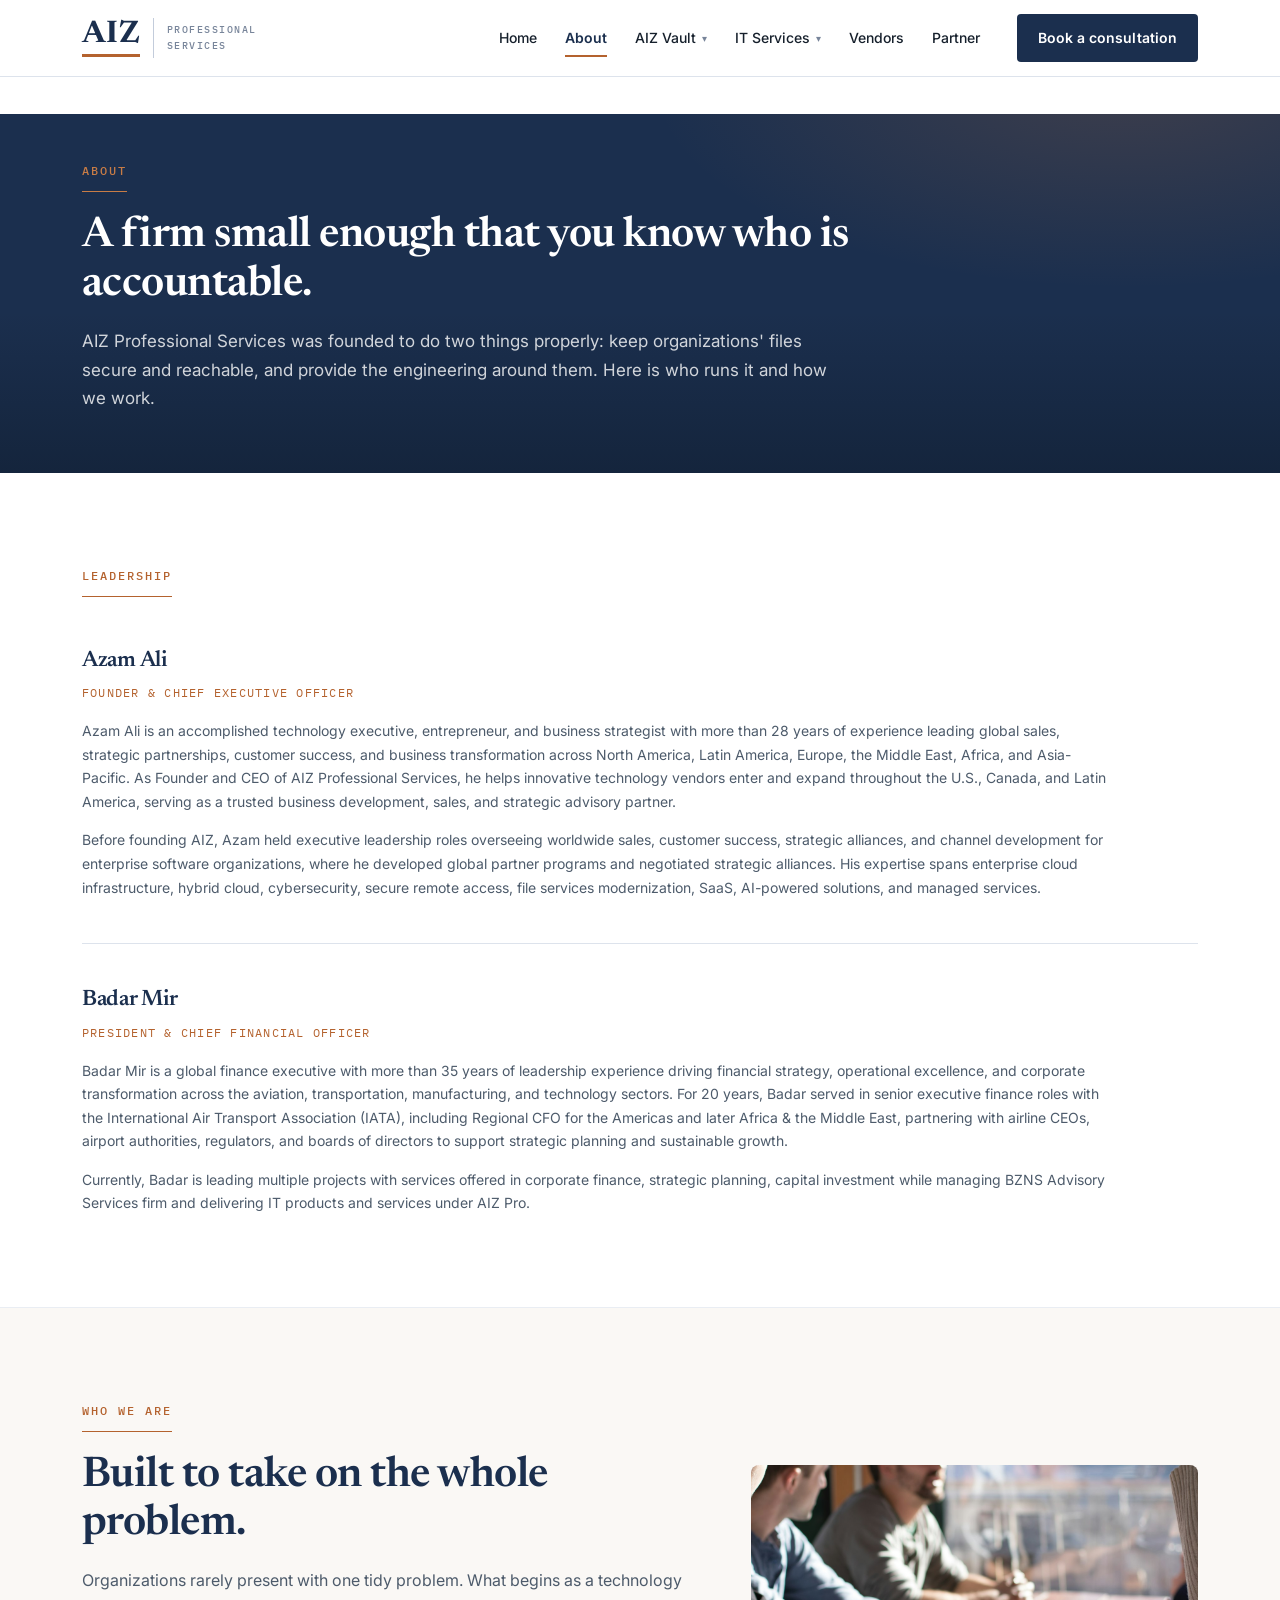
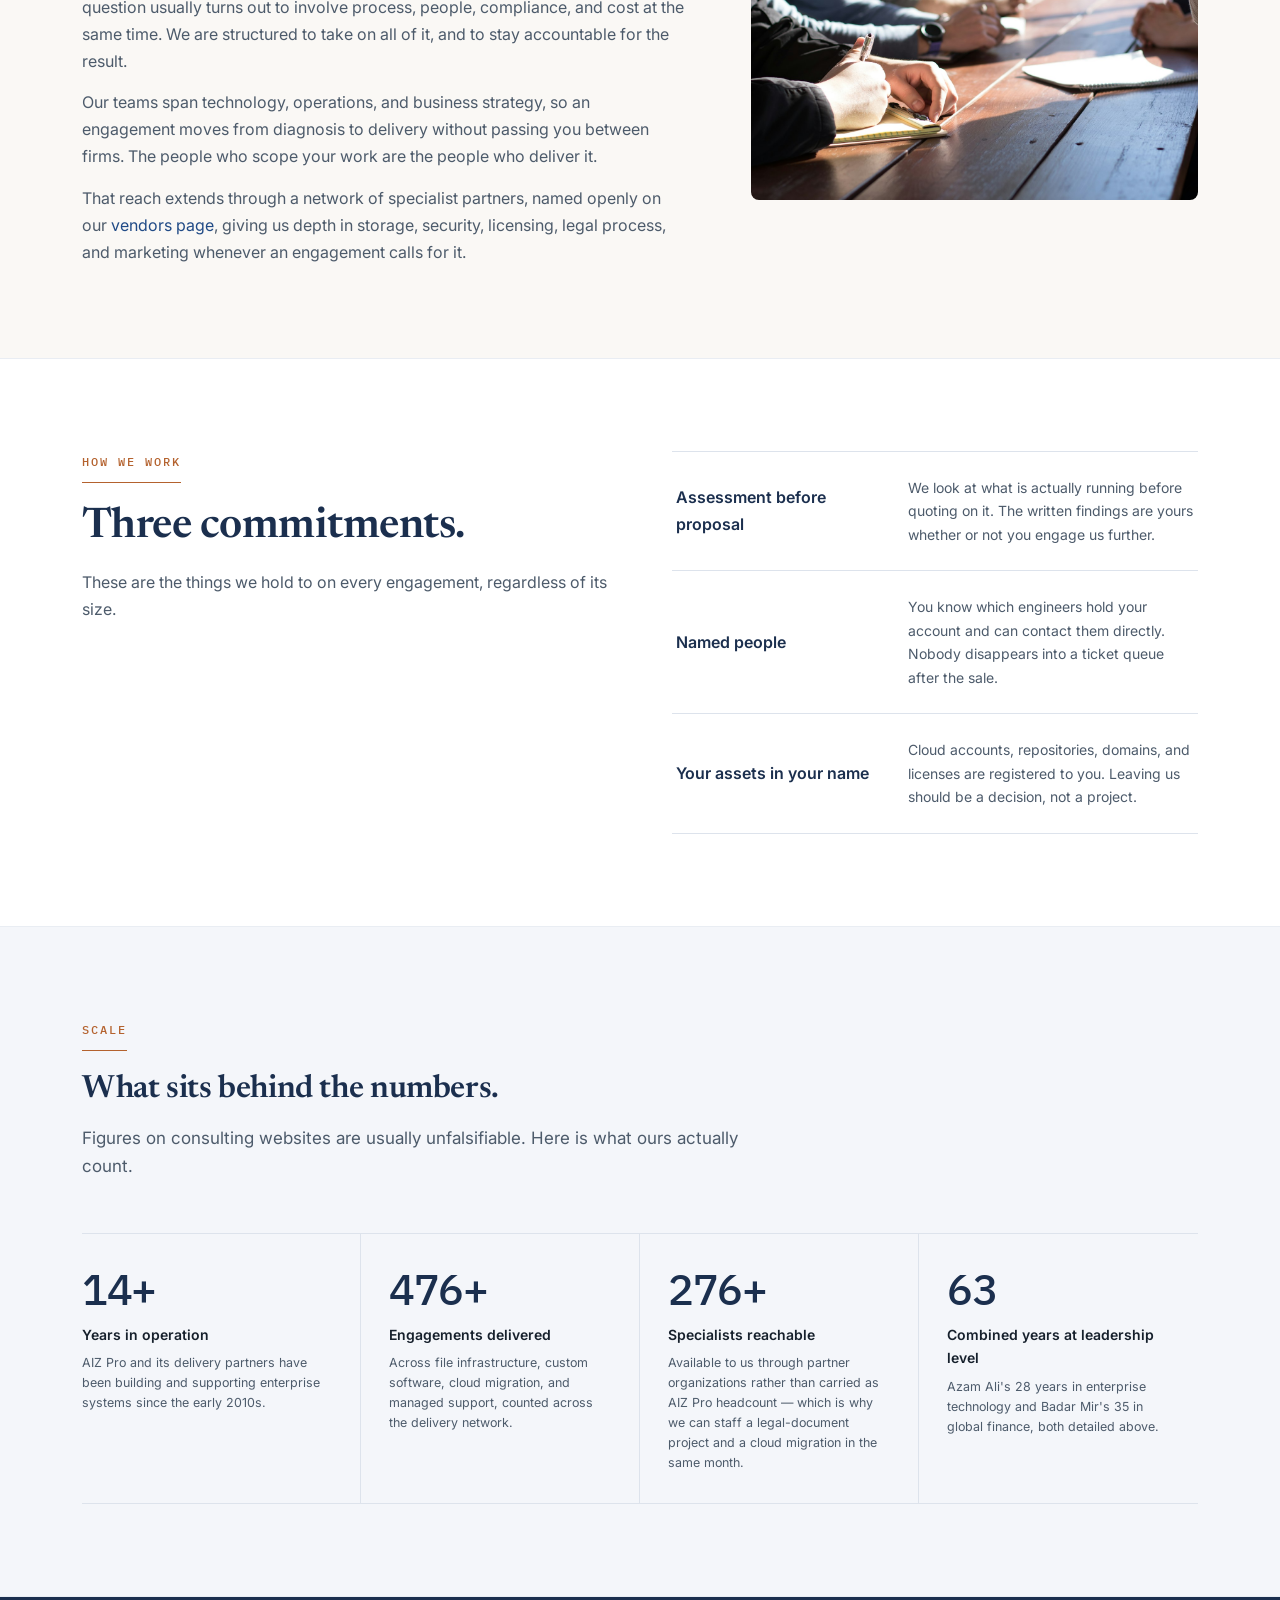
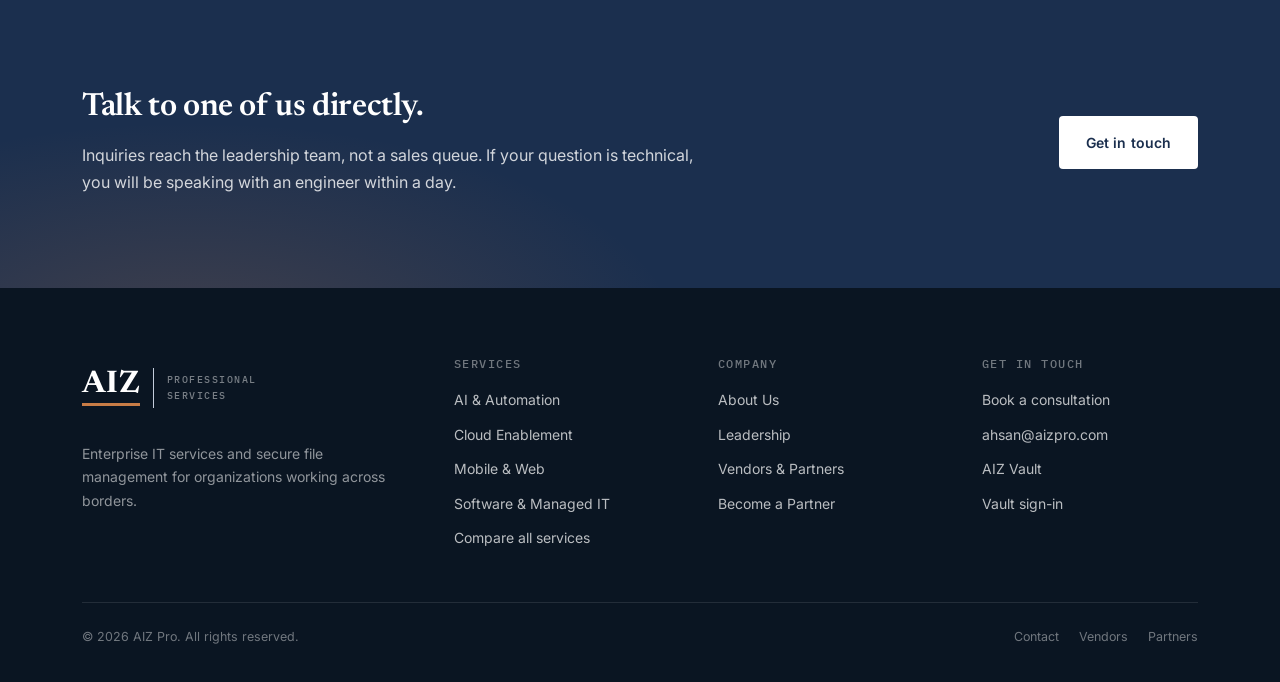
==== commit ba3aa1d0: "Clean URLs: rename pages and drop .html from links" ====
--- a/about.html
+++ b/about.html
@@ -8,12 +8,12 @@
 <meta property="og:type" content="website">
 <meta property="og:title" content="About AIZ Pro — Who You Would Actually Work With">
 <meta property="og:description" content="Enterprise IT and secure file management under one partner. Meet the leadership and how we work.">
-<meta property="og:url" content="https://aizpro.com/about.html">
+<meta property="og:url" content="https://aizpro.com/about">
 <meta property="og:image" content="https://aizpro.com/images/aiz-logo-social.jpg">
 <meta name="twitter:card" content="summary">
 <meta name="twitter:title" content="About AIZ Pro — Who You Would Actually Work With">
 <meta name="twitter:description" content="Enterprise IT and secure file management under one partner. Meet the leadership and how we work.">
-<link rel="canonical" href="https://aizpro.com/about.html">
+<link rel="canonical" href="https://aizpro.com/about">
 <link rel="icon" type="image/svg+xml" href="images/favicon.svg">
 <link rel="preconnect" href="https://fonts.googleapis.com">
 <link rel="preconnect" href="https://fonts.gstatic.com" crossorigin>
@@ -31,45 +31,45 @@
     </a>
     <ul class="nav-links" id="primary-nav">
       <li><a href="index.html">Home</a></li>
-      <li><a href="about.html" aria-current="page">About</a></li>
+      <li><a href="about" aria-current="page">About</a></li>
       <li class="has-dropdown">
-        <a href="products.html" aria-expanded="false">AIZ Vault <span class="caret" aria-hidden="true">&#9662;</span></a>
+        <a href="vault" aria-expanded="false">AIZ Vault <span class="caret" aria-hidden="true">&#9662;</span></a>
         <ul class="dropdown">
-          <li><a href="products.html">Overview</a></li>
+          <li><a href="vault">Overview</a></li>
         </ul>
       </li>
       <li class="has-dropdown">
-        <a href="it-services.html" aria-expanded="false">IT Services <span class="caret" aria-hidden="true">&#9662;</span></a>
+        <a href="services" aria-expanded="false">IT Services <span class="caret" aria-hidden="true">&#9662;</span></a>
         <div class="dropdown mega">
           <div class="mega-grid">
-            <a href="ai-development-automation.html">
+            <a href="ai">
               <span class="mega-title">AI Development &amp; Automation</span>
               <span class="mega-desc">Document processing, workflow automation, and models trained on your own data.</span>
             </a>
-            <a href="cloud-enablement.html">
+            <a href="cloud">
               <span class="mega-title">Cloud Enablement</span>
               <span class="mega-desc">Assessment, migration, and ongoing management across Azure, AWS, and Google Cloud.</span>
             </a>
-            <a href="mobile-web-development.html">
+            <a href="mobile-web">
               <span class="mega-title">Mobile &amp; Web Development</span>
               <span class="mega-desc">iOS, Android, and web builds with accessibility and performance budgets set up front.</span>
             </a>
-            <a href="custom-software-managed-it.html">
+            <a href="software">
               <span class="mega-title">Custom Software &amp; Managed IT</span>
               <span class="mega-desc">Line-of-business systems, plus a service desk with published response targets.</span>
             </a>
             <div class="mega-foot">
               <p>Not sure which fits? Compare all four side by side.</p>
-              <a class="btn btn-secondary" href="it-services.html">Compare services</a>
+              <a class="btn btn-secondary" href="services">Compare services</a>
             </div>
           </div>
         </div>
       </li>
-      <li><a href="vendors.html">Vendors</a></li>
-      <li><a href="become-a-partner.html">Partner</a></li>
+      <li><a href="vendors">Vendors</a></li>
+      <li><a href="partner">Partner</a></li>
     </ul>
     <div class="nav-cta">
-      <a class="btn btn-primary" href="contact.html">Book a consultation</a>
+      <a class="btn btn-primary" href="contact">Book a consultation</a>
       <button class="nav-toggle" aria-label="Toggle menu" aria-controls="primary-nav" aria-expanded="false">
         <span></span><span></span><span></span>
       </button>
@@ -134,7 +134,7 @@
           <h2 class="h-lg">Built to take on the whole problem.</h2>
           <p>Organizations rarely present with one tidy problem. What begins as a technology question usually turns out to involve process, people, compliance, and cost at the same time. We are structured to take on all of it, and to stay accountable for the result.</p>
           <p>Our teams span technology, operations, and business strategy, so an engagement moves from diagnosis to delivery without passing you between firms. The people who scope your work are the people who deliver it.</p>
-          <p>That reach extends through a network of specialist partners, named openly on our <a href="vendors.html">vendors page</a>, giving us depth in storage, security, licensing, legal process, and marketing whenever an engagement calls for it.</p>
+          <p>That reach extends through a network of specialist partners, named openly on our <a href="vendors">vendors page</a>, giving us depth in storage, security, licensing, legal process, and marketing whenever an engagement calls for it.</p>
         </div>
         <div>
           <div class="photo-frame">
@@ -211,7 +211,7 @@
           <p>Inquiries reach the leadership team, not a sales queue. If your question is technical, you will be speaking with an engineer within a day.</p>
         </div>
         <div class="btn-row">
-          <a class="btn btn-primary" href="contact.html">Get in touch</a>
+          <a class="btn btn-primary" href="contact">Get in touch</a>
         </div>
       </div>
     </div>
@@ -233,28 +233,28 @@
       <div class="footer-col">
         <h2>Services</h2>
         <ul>
-          <li><a href="ai-development-automation.html">AI &amp; Automation</a></li>
-          <li><a href="cloud-enablement.html">Cloud Enablement</a></li>
-          <li><a href="mobile-web-development.html">Mobile &amp; Web</a></li>
-          <li><a href="custom-software-managed-it.html">Software &amp; Managed IT</a></li>
-          <li><a href="it-services.html">Compare all services</a></li>
+          <li><a href="ai">AI &amp; Automation</a></li>
+          <li><a href="cloud">Cloud Enablement</a></li>
+          <li><a href="mobile-web">Mobile &amp; Web</a></li>
+          <li><a href="software">Software &amp; Managed IT</a></li>
+          <li><a href="services">Compare all services</a></li>
         </ul>
       </div>
       <div class="footer-col">
         <h2>Company</h2>
         <ul>
-          <li><a href="about.html">About Us</a></li>
-          <li><a href="about.html#leadership">Leadership</a></li>
-          <li><a href="vendors.html">Vendors &amp; Partners</a></li>
-          <li><a href="become-a-partner.html">Become a Partner</a></li>
+          <li><a href="about">About Us</a></li>
+          <li><a href="about#leadership">Leadership</a></li>
+          <li><a href="vendors">Vendors &amp; Partners</a></li>
+          <li><a href="partner">Become a Partner</a></li>
         </ul>
       </div>
       <div class="footer-col">
         <h2>Get in touch</h2>
         <ul>
-          <li><a href="contact.html">Book a consultation</a></li>
+          <li><a href="contact">Book a consultation</a></li>
           <li><a href="mailto:ahsan@aizpro.com">ahsan@aizpro.com</a></li>
-          <li><a href="products.html">AIZ Vault</a></li>
+          <li><a href="vault">AIZ Vault</a></li>
           <li><a href="https://portal.aizvault.com" target="_blank" rel="noopener">Vault sign-in</a></li>
         </ul>
       </div>
@@ -262,9 +262,9 @@
     <div class="footer-bottom">
       <div>&#169; 2026 AIZ Pro. All rights reserved.</div>
       <ul>
-        <li><a href="contact.html">Contact</a></li>
-        <li><a href="vendors.html">Vendors</a></li>
-        <li><a href="become-a-partner.html">Partners</a></li>
+        <li><a href="contact">Contact</a></li>
+        <li><a href="vendors">Vendors</a></li>
+        <li><a href="partner">Partners</a></li>
       </ul>
     </div>
   </div>
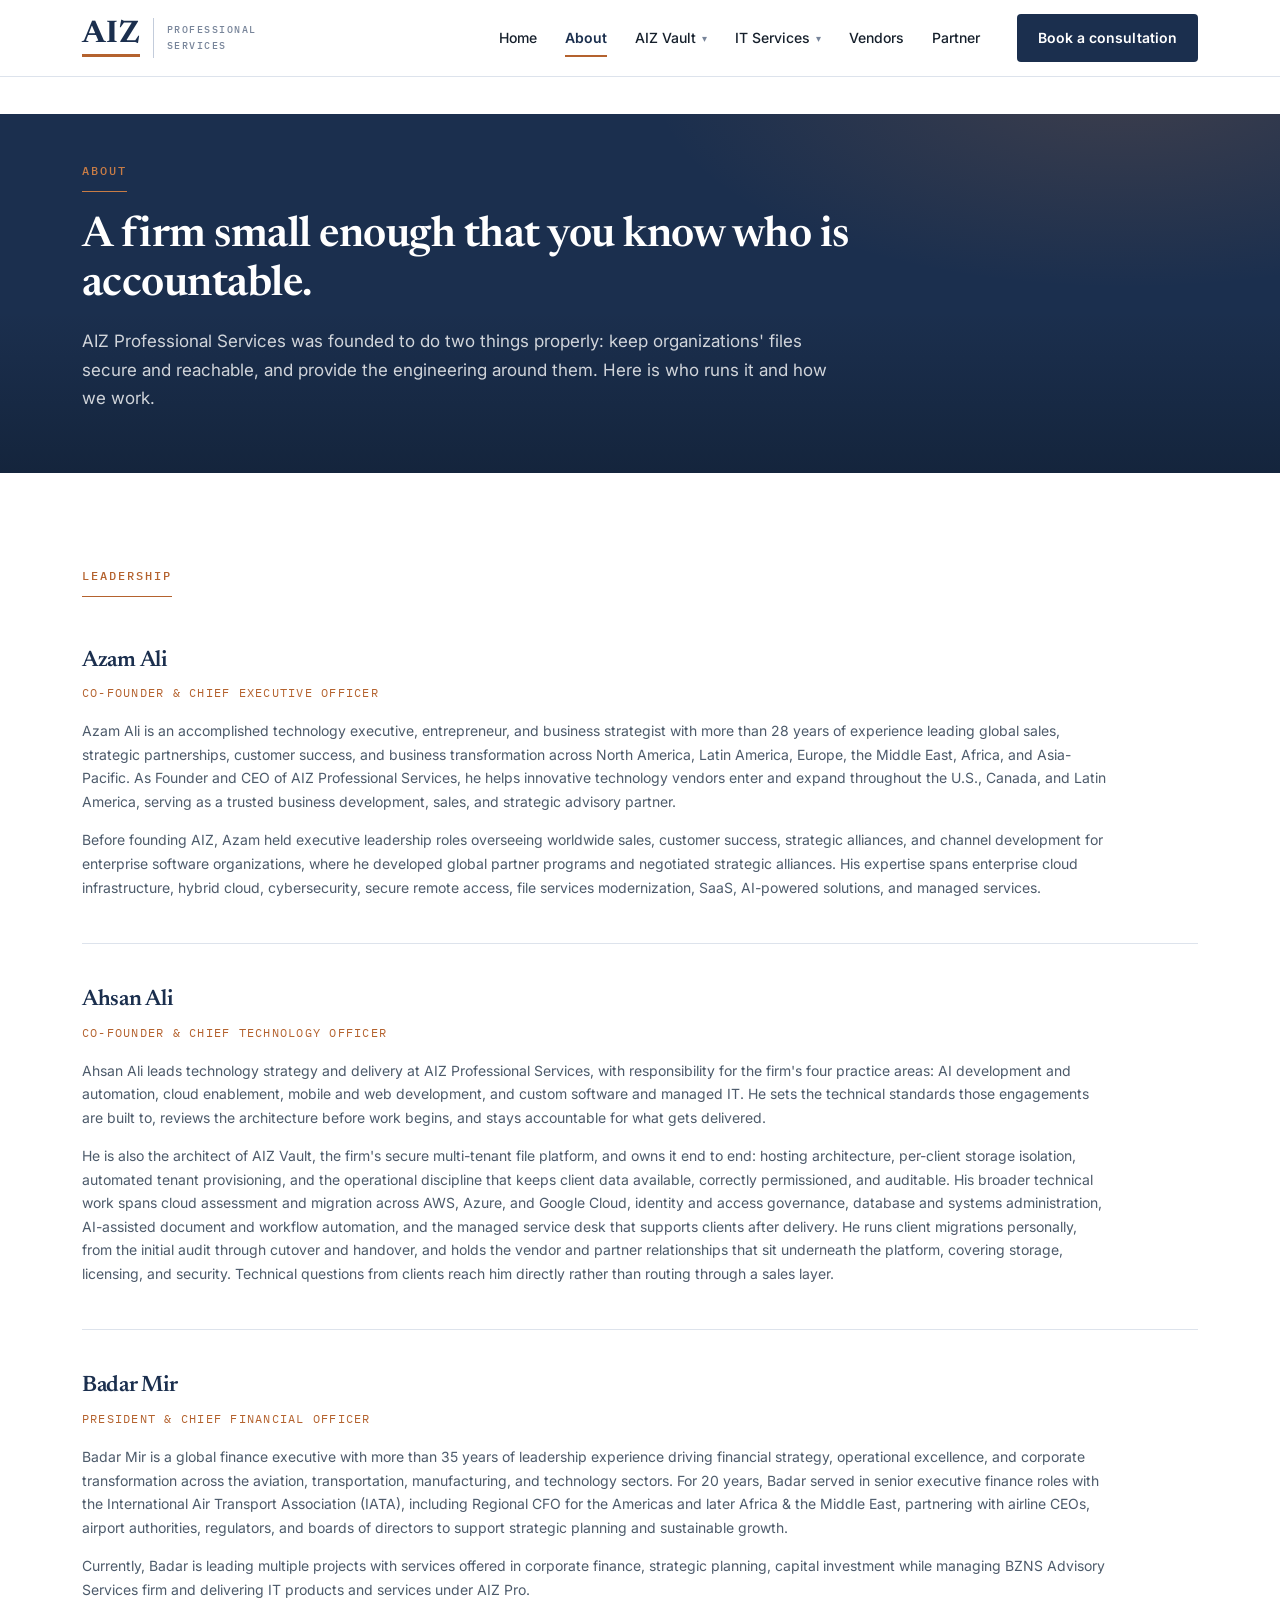
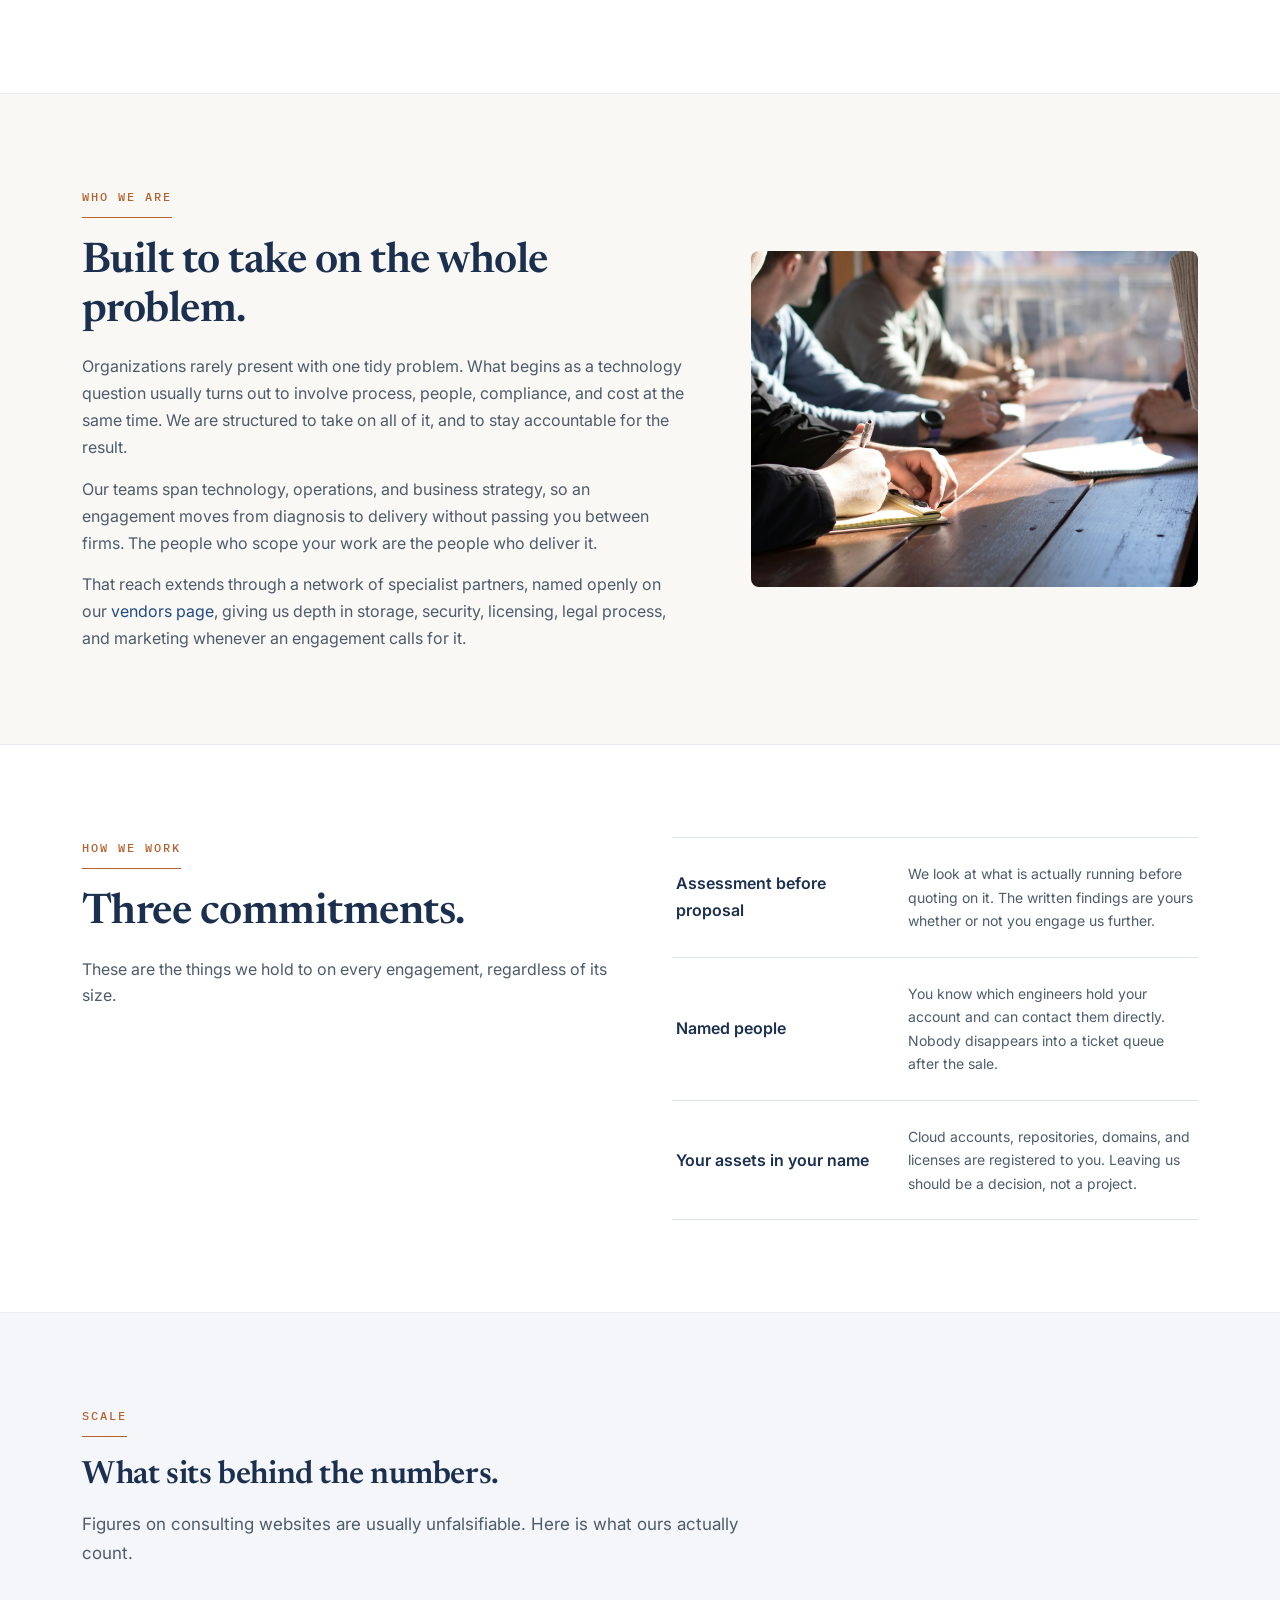
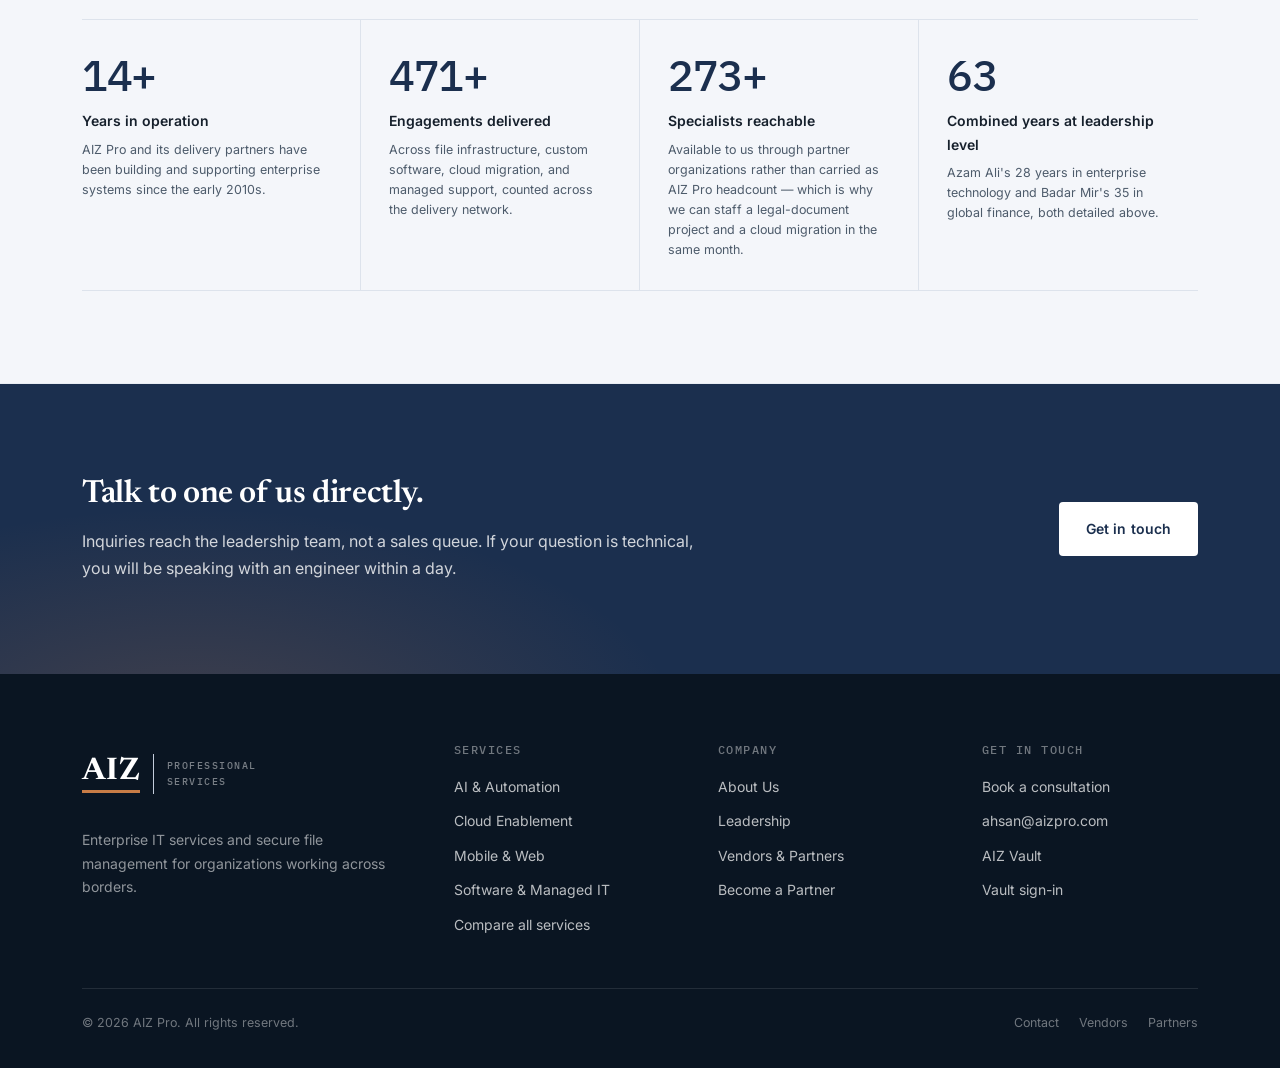
==== commit 8e4f293b: "About: add Ahsan Ali as Co-Founder & CTO, update Azam to Co-Founder Co-Authored-By: Claude Sonnet 5 " ====
--- a/about.html
+++ b/about.html
@@ -107,9 +107,20 @@
       <div class="leader" data-reveal>
         <div>
           <h2>Azam Ali</h2>
-          <div class="title">Founder &amp; Chief Executive Officer</div>
+          <div class="title">Co-Founder &amp; Chief Executive Officer</div>
           <p>Azam Ali is an accomplished technology executive, entrepreneur, and business strategist with more than 28 years of experience leading global sales, strategic partnerships, customer success, and business transformation across North America, Latin America, Europe, the Middle East, Africa, and Asia-Pacific. As Founder and CEO of AIZ Professional Services, he helps innovative technology vendors enter and expand throughout the U.S., Canada, and Latin America, serving as a trusted business development, sales, and strategic advisory partner.</p>
           <p>Before founding AIZ, Azam held executive leadership roles overseeing worldwide sales, customer success, strategic alliances, and channel development for enterprise software organizations, where he developed global partner programs and negotiated strategic alliances. His expertise spans enterprise cloud infrastructure, hybrid cloud, cybersecurity, secure remote access, file services modernization, SaaS, AI-powered solutions, and managed services.</p>
+        </div>
+      </div>
+
+      <hr class="rule">
+
+      <div class="leader" data-reveal>
+        <div>
+          <h2>Ahsan Ali</h2>
+          <div class="title">Co-Founder &amp; Chief Technology Officer</div>
+          <p>Ahsan Ali leads technology strategy and delivery at AIZ Professional Services, with responsibility for the firm's four practice areas: AI development and automation, cloud enablement, mobile and web development, and custom software and managed IT. He sets the technical standards those engagements are built to, reviews the architecture before work begins, and stays accountable for what gets delivered.</p>
+          <p>He is also the architect of AIZ Vault, the firm's secure multi-tenant file platform, and owns it end to end: hosting architecture, per-client storage isolation, automated tenant provisioning, and the operational discipline that keeps client data available, correctly permissioned, and auditable. His broader technical work spans cloud assessment and migration across AWS, Azure, and Google Cloud, identity and access governance, database and systems administration, AI-assisted document and workflow automation, and the managed service desk that supports clients after delivery. He runs client migrations personally, from the initial audit through cutover and handover, and holds the vendor and partner relationships that sit underneath the platform, covering storage, licensing, and security. Technical questions from clients reach him directly rather than routing through a sales layer.</p>
         </div>
       </div>
 
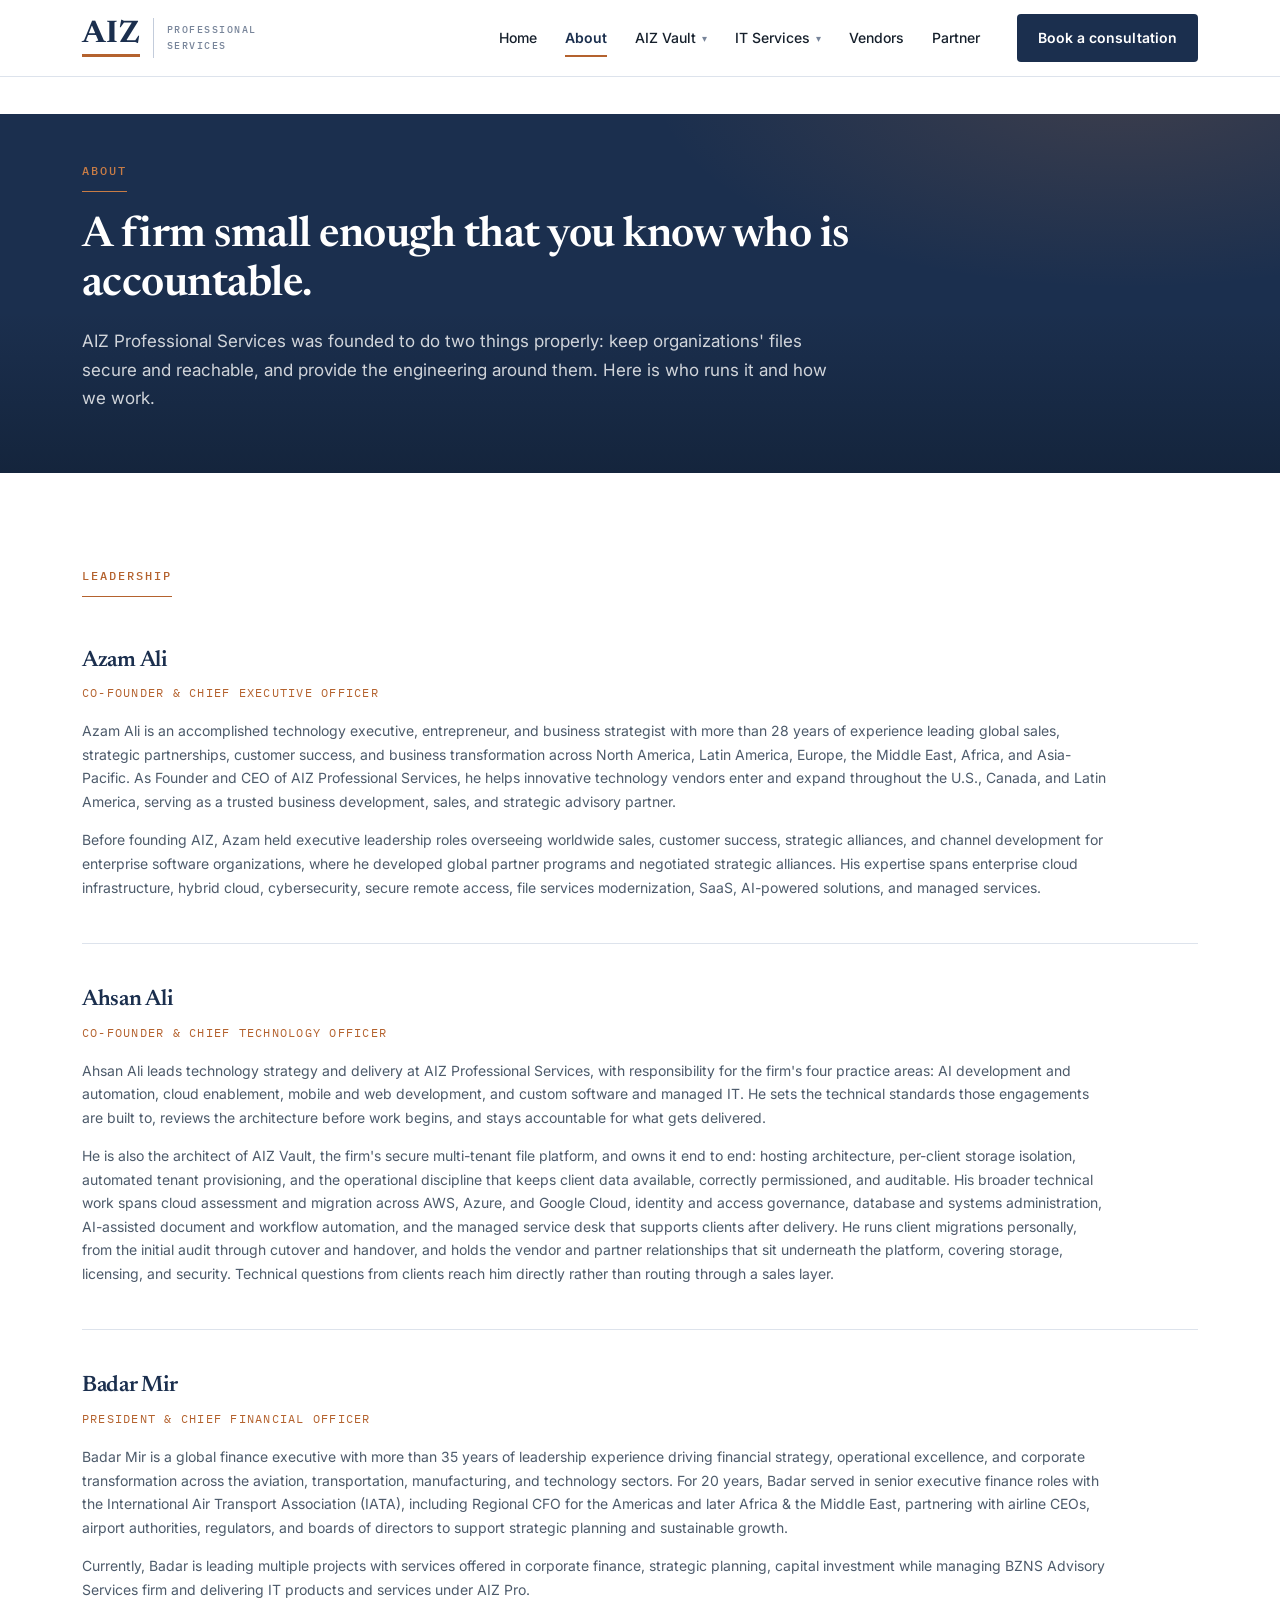
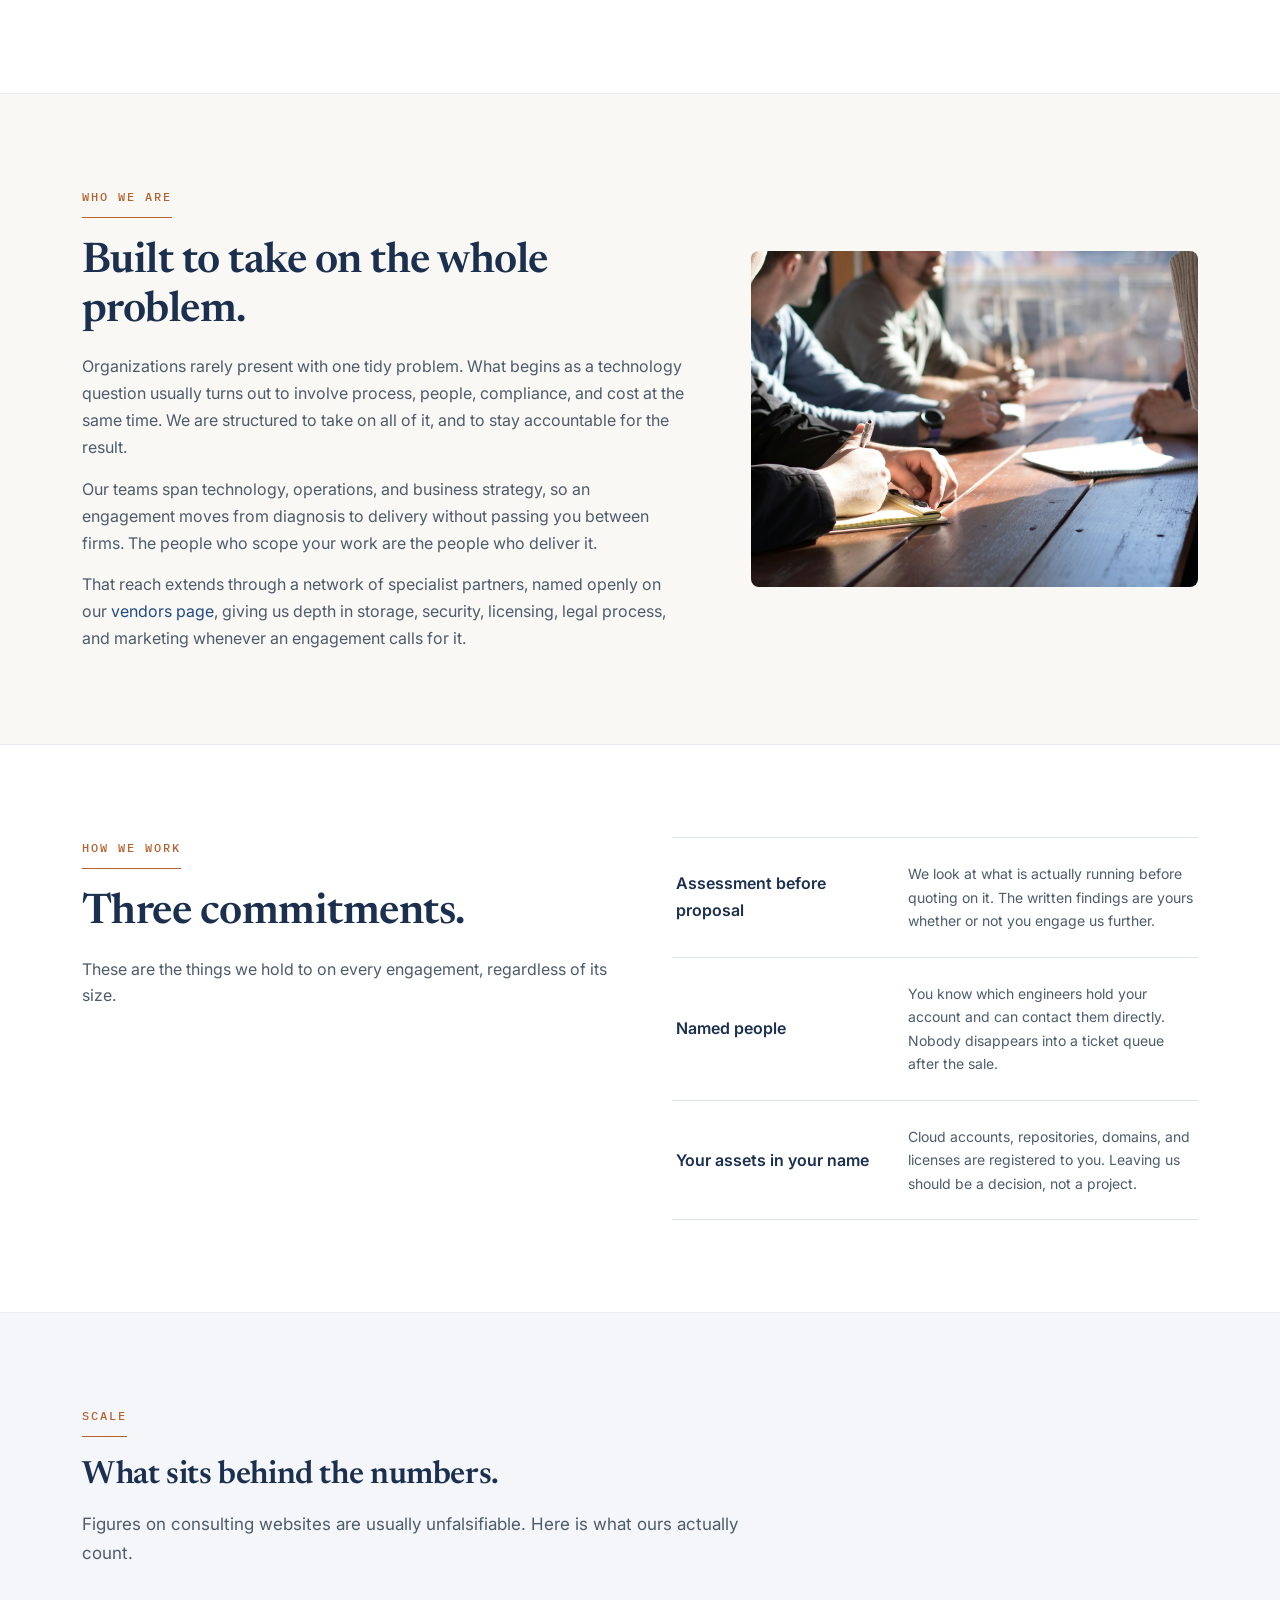
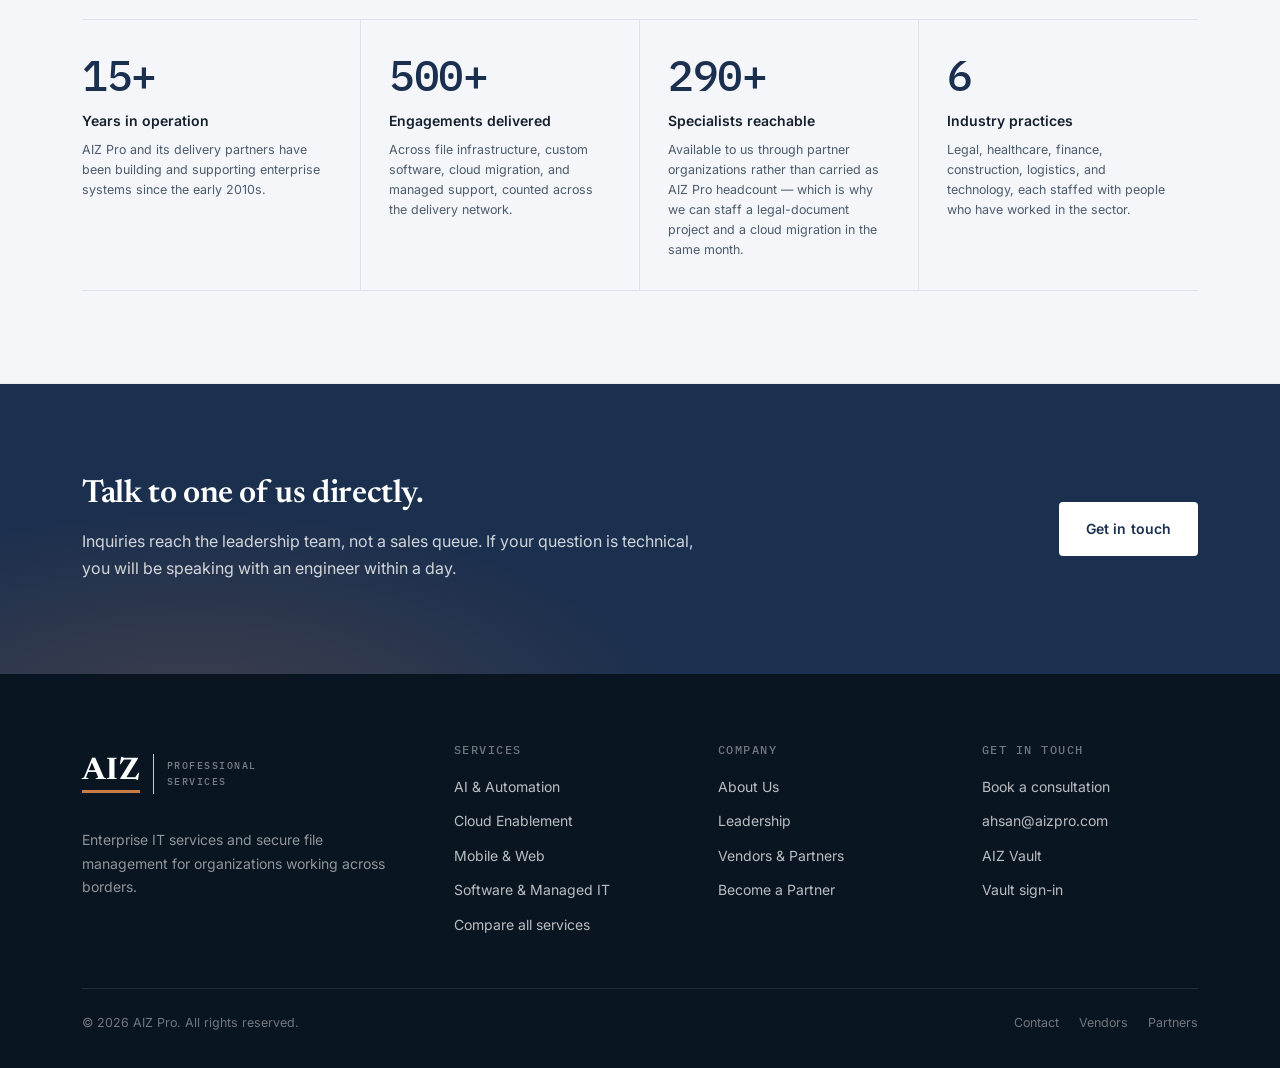
==== commit 19ae45f1: "About: replace combined-years stat with industry practices Co-Authored-By: Claude Sonnet 5 <noreply@" ====
--- a/about.html
+++ b/about.html
@@ -206,9 +206,9 @@
           <p>Available to us through partner organizations rather than carried as AIZ Pro headcount &#8212; which is why we can staff a legal-document project and a cloud migration in the same month.</p>
         </div>
         <div class="stat" data-reveal data-delay="3">
-          <div class="num">63</div>
-          <div class="label">Combined years at leadership level</div>
-          <p>Azam Ali's 28 years in enterprise technology and Badar Mir's 35 in global finance, both detailed above.</p>
+          <div class="num">6</div>
+          <div class="label">Industry practices</div>
+          <p>Legal, healthcare, finance, construction, logistics, and technology, each staffed with people who have worked in the sector.</p>
         </div>
       </div>
     </div>
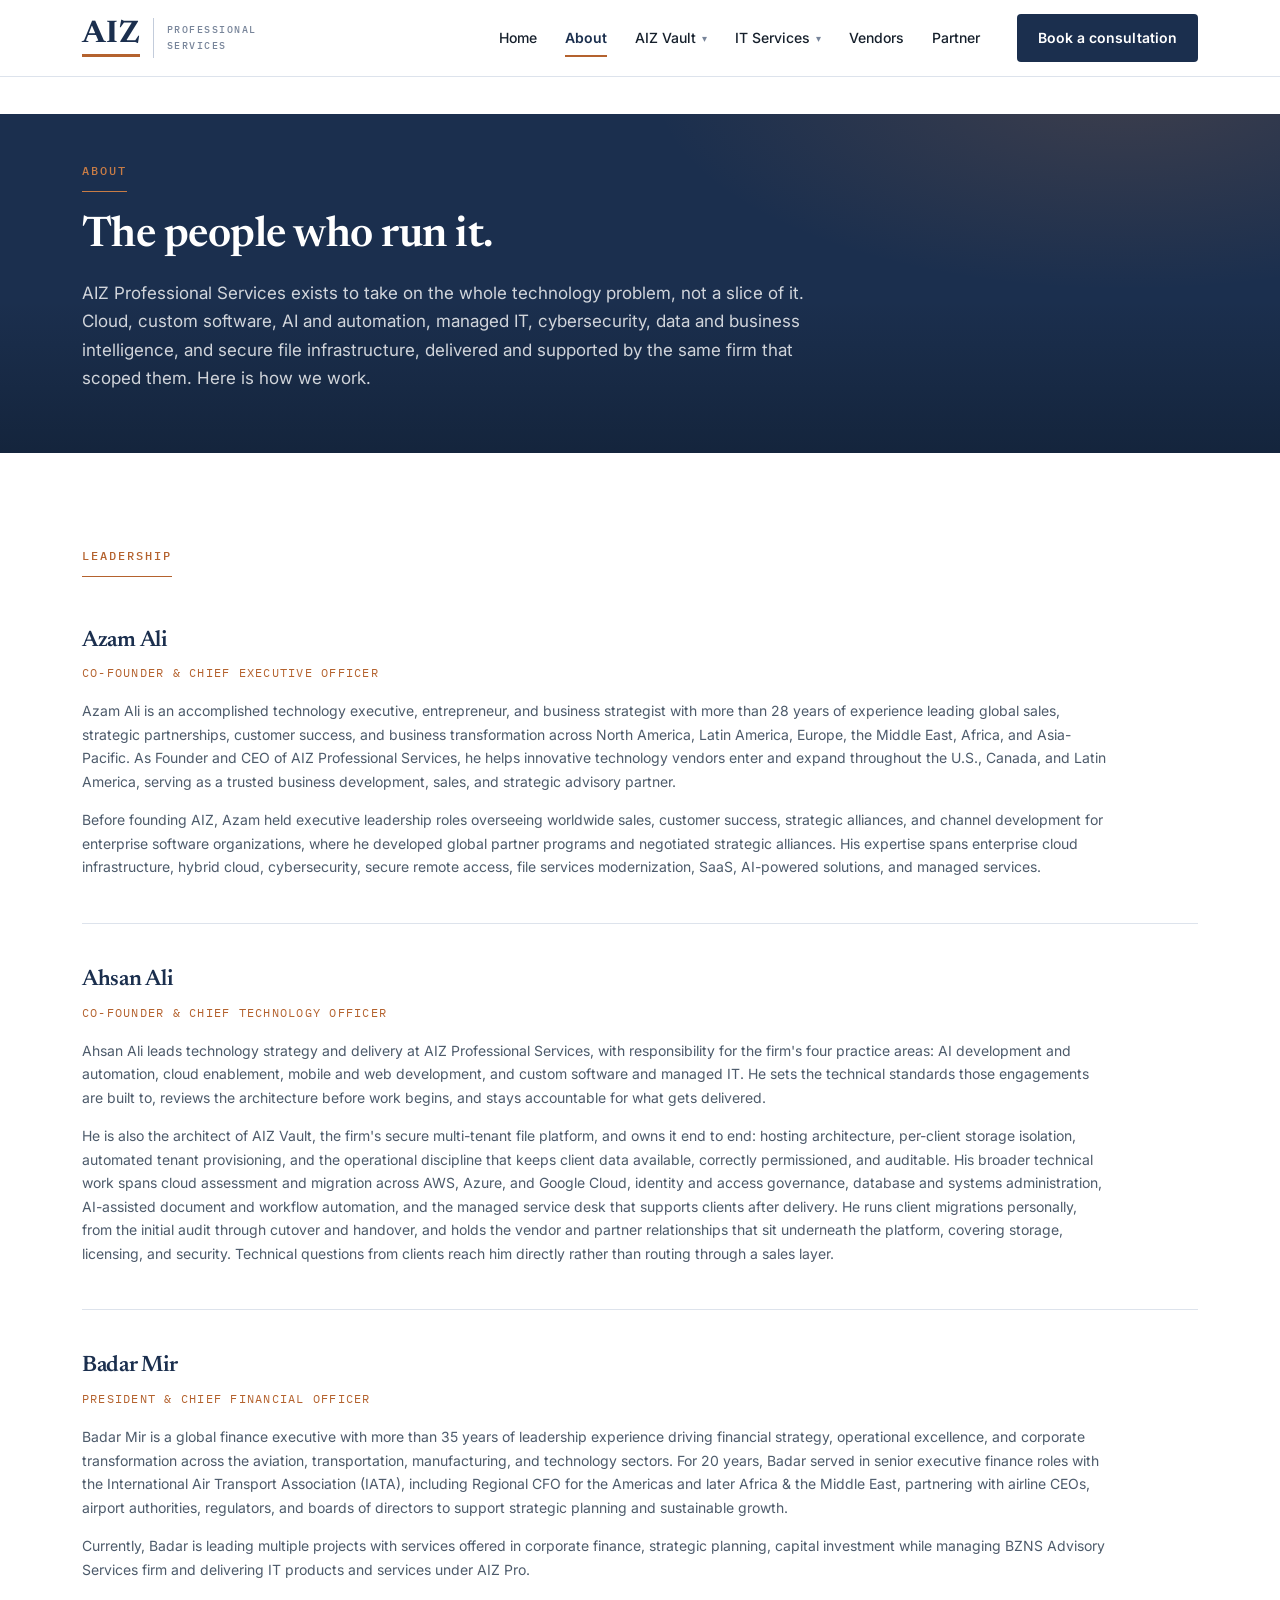
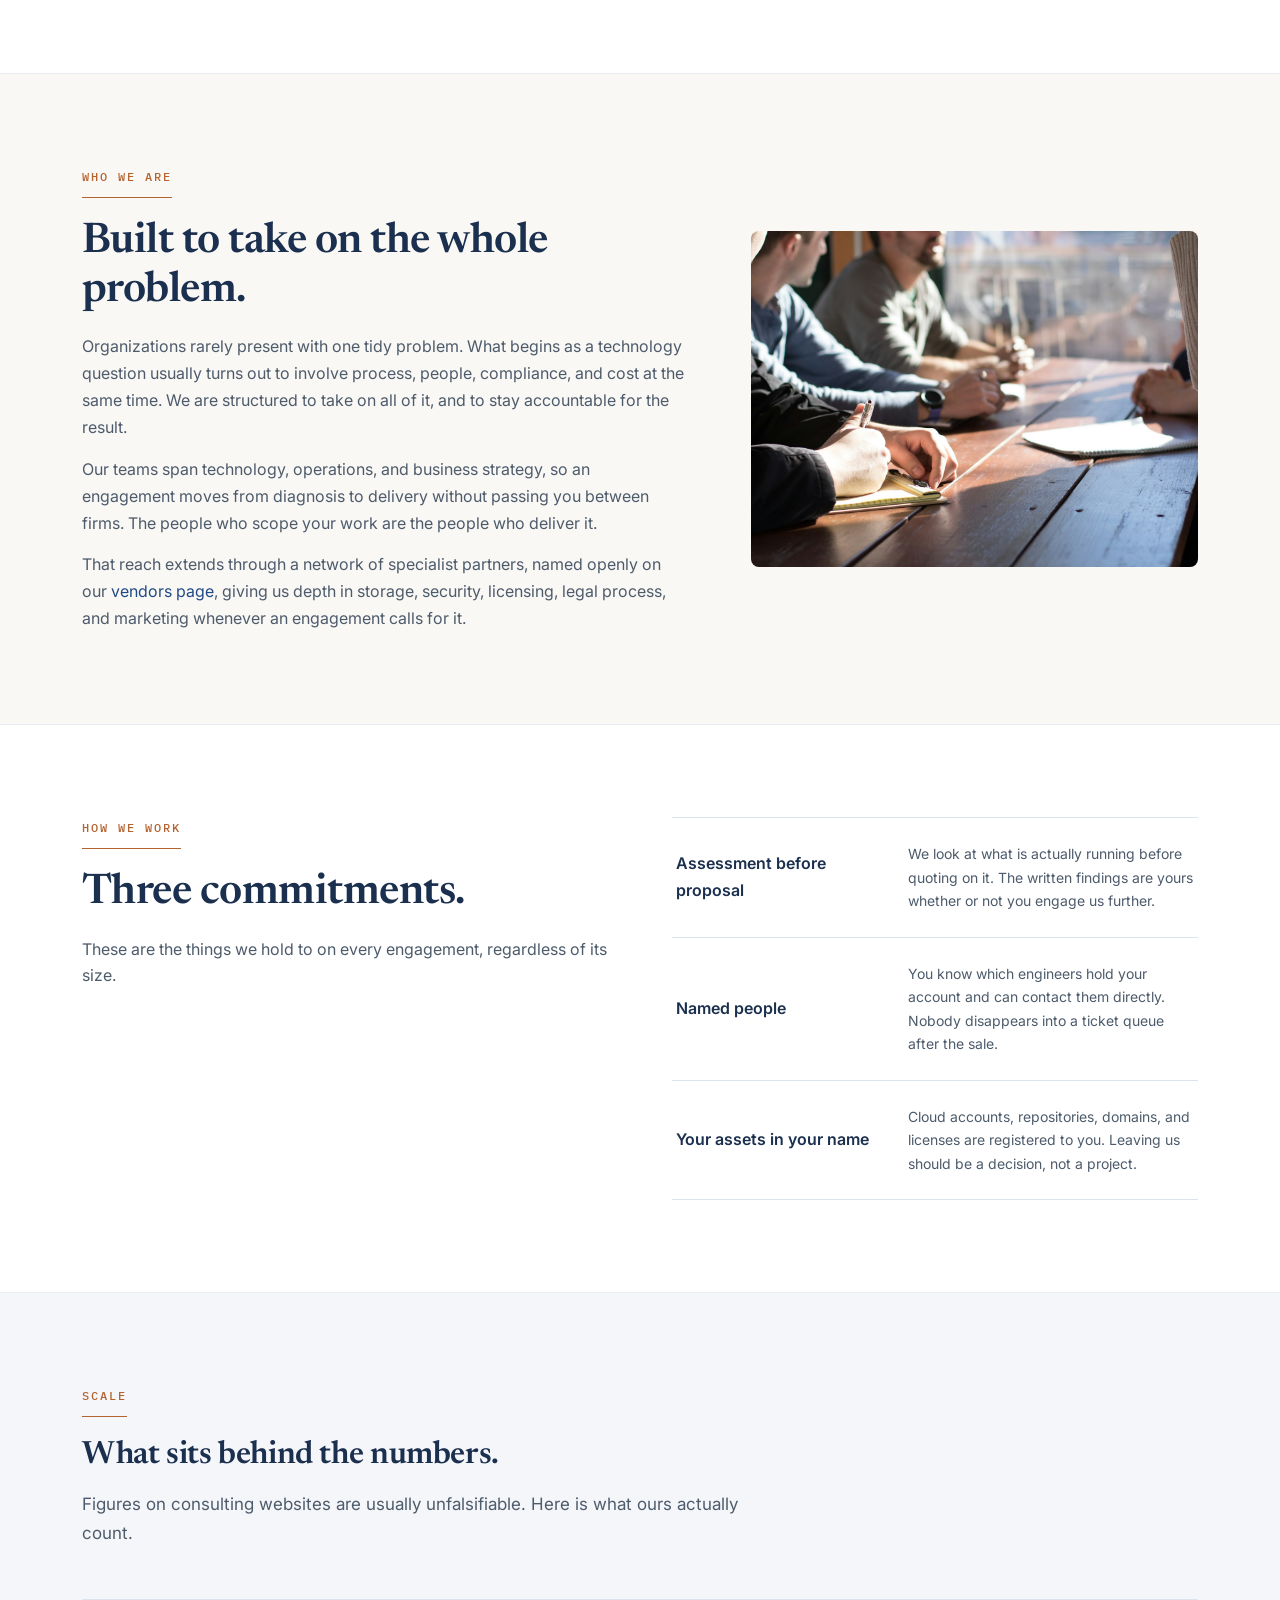
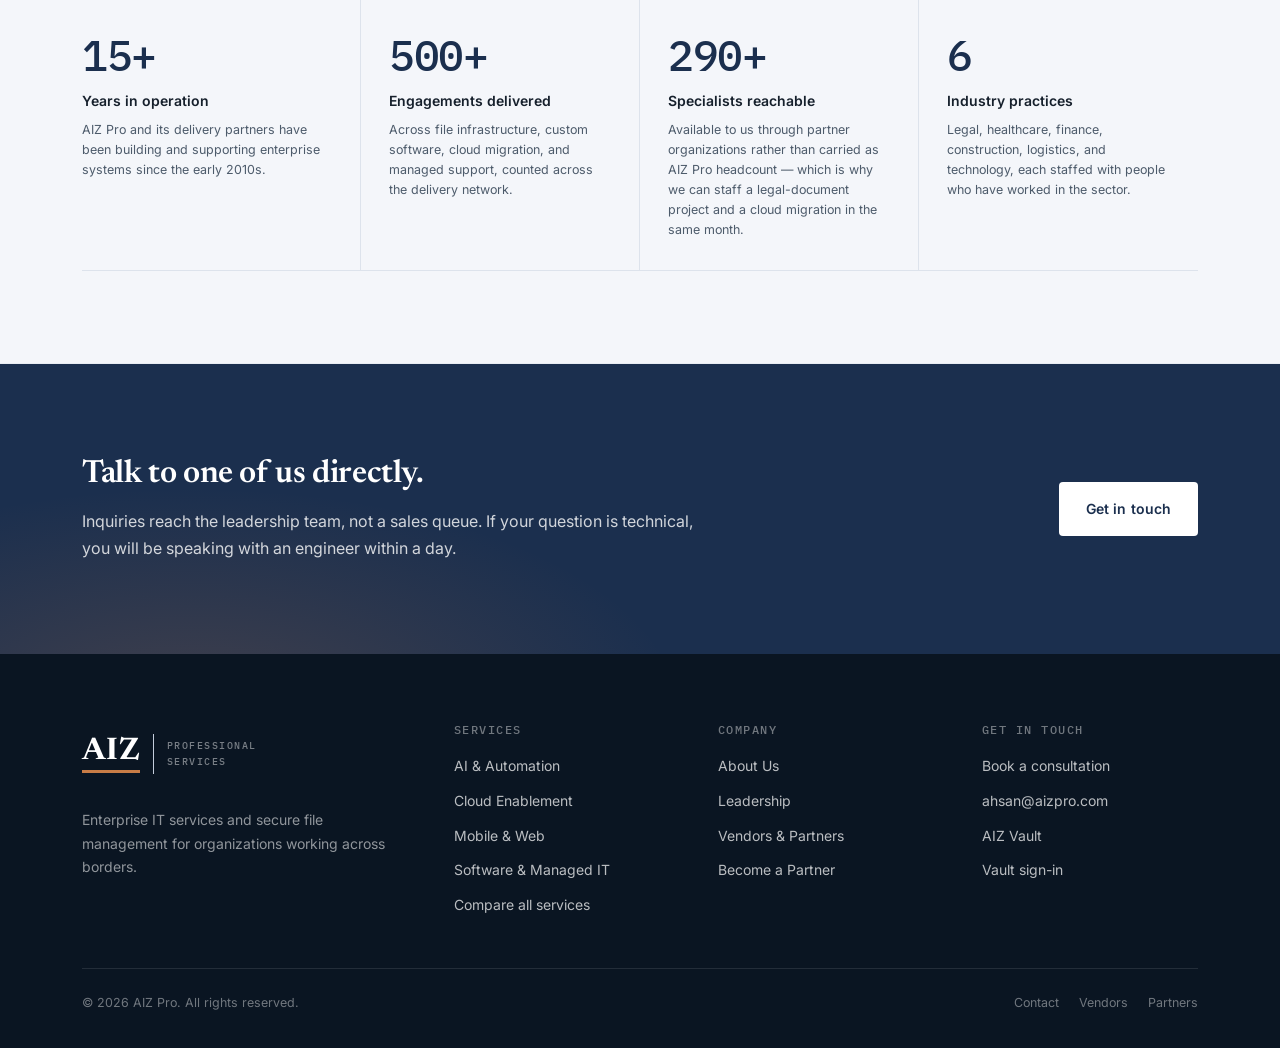
==== commit d43b519a: "About: update hero heading and description Co-Authored-By: Claude Sonnet 5 <noreply@anthropic.com>" ====
--- a/about.html
+++ b/about.html
@@ -91,8 +91,8 @@
     <div class="container">
       <div class="page-hero-body">
         <span class="eyebrow">About</span>
-        <h1>A firm small enough that you know who is accountable.</h1>
-        <p>AIZ Professional Services was founded to do two things properly: keep organizations' files secure and reachable, and provide the engineering around them. Here is who runs it and how we work.</p>
+        <h1>The people who run it.</h1>
+        <p>AIZ Professional Services exists to take on the whole technology problem, not a slice of it. Cloud, custom software, AI and automation, managed IT, cybersecurity, data and business intelligence, and secure file infrastructure, delivered and supported by the same firm that scoped them. Here is how we work.</p>
       </div>
     </div>
   </section>
